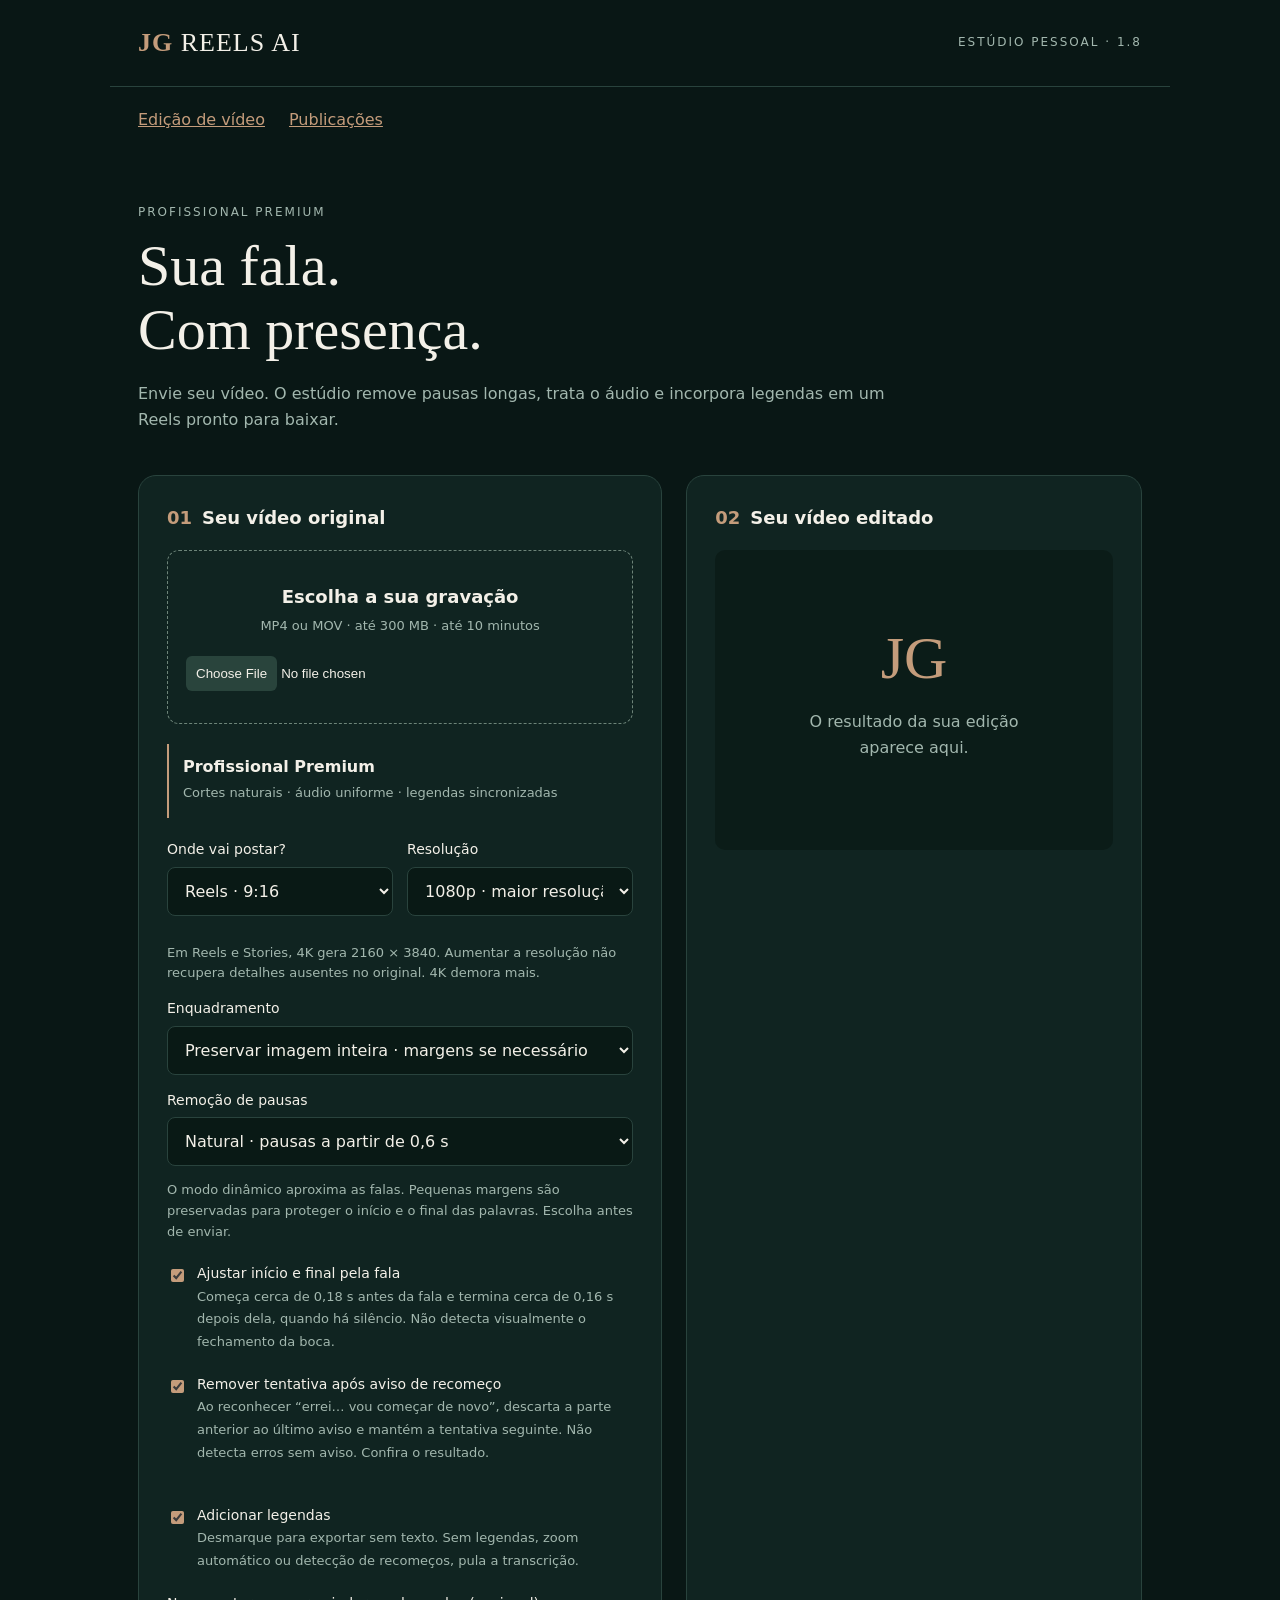
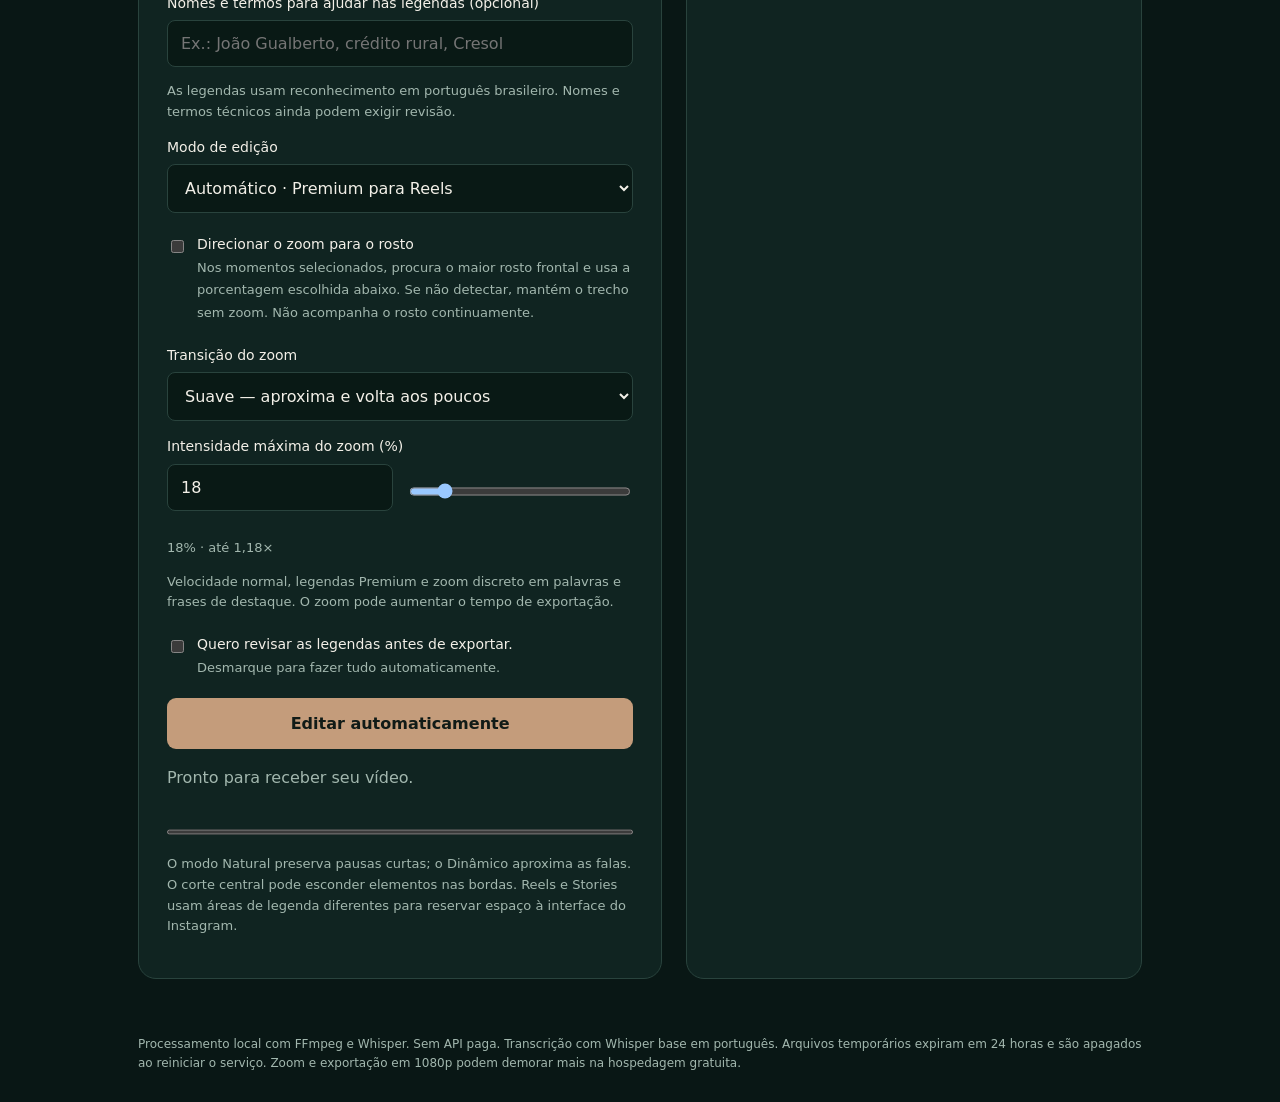
==== static/index.html @ b8d6c319 "Expand publication styles with visual brief controls and reusable local favorites" ====
<!doctype html><html lang="pt-BR"><meta charset="utf-8"><meta name="viewport" content="width=device-width,initial-scale=1"><meta name="theme-color" content="#0a1c1a"><title>JG Reels AI · Estúdio pessoal</title>
<style>
:root{color-scheme:dark;--bg:#091715;--panel:#102421;--line:#29433d;--text:#f3f0e8;--muted:#a2b7ae;--copper:#c49c7b}*{box-sizing:border-box}body{margin:0;background:var(--bg);color:var(--text);font:16px/1.6 system-ui,sans-serif}header,main,footer{max-width:1060px;margin:auto;padding:28px}header{display:flex;justify-content:space-between;align-items:center;border-bottom:1px solid var(--line)}.brand{font:26px Georgia,serif;letter-spacing:1px}.brand b{color:var(--copper)}.tag{font-size:12px;letter-spacing:2px;color:var(--muted)}.intro{padding:42px 0 26px;max-width:750px}h1{font:clamp(36px,6vw,58px)/1.1 Georgia,serif;margin:12px 0 20px}p{color:var(--muted)}.grid{display:grid;grid-template-columns:1.15fr 1fr;gap:24px}.card{border:1px solid var(--line);border-radius:18px;padding:28px;background:var(--panel)}h2{font-size:18px;margin:0 0 18px}.step{color:var(--copper);margin-right:10px}.drop{display:block;border:1px dashed #6d8479;border-radius:12px;padding:32px 18px;text-align:center;cursor:pointer}.drop strong{display:block;font-size:18px}.small{font-size:13px;color:var(--muted)}input[type=file]{display:block;width:100%;margin-top:18px}input::file-selector-button{padding:10px;border:0;border-radius:6px;background:#29443c;color:var(--text)}.preset{border-left:2px solid var(--copper);padding:10px 14px;margin:20px 0}.preset p{margin:4px 0}button,.button{display:inline-block;border:0;border-radius:9px;background:var(--copper);color:#111b17;font:600 16px system-ui;padding:16px 22px;cursor:pointer;text-align:center;text-decoration:none}button{width:100%}button:disabled{opacity:.4;cursor:wait}.check{display:flex;gap:10px;align-items:start;font-size:14px;margin:20px 0}.check input{margin-top:7px;accent-color:var(--copper)}progress{width:100%;accent-color:var(--copper);height:10px}#feedback{min-height:50px;margin-top:16px;color:var(--muted)}video{width:100%;max-height:540px;background:#06110f;border-radius:10px}.empty{min-height:300px;display:grid;place-content:center;text-align:center;padding:24px;color:var(--muted);border-radius:10px;background:#0b1c18}.empty span{color:var(--copper);font:60px Georgia}#download{width:100%;margin:18px 0}.cue{display:grid;grid-template-columns:72px 1fr;align-items:center;gap:8px;margin:10px 0}.cue span{font-size:12px;color:var(--muted)}textarea{width:100%;resize:vertical;background:#091915;border:1px solid var(--line);border-radius:6px;color:var(--text);font:15px system-ui;padding:10px}#cues{max-height:340px;overflow:auto}#review{margin-top:24px}.secondary{background:transparent;color:var(--muted);border:1px solid var(--line);margin-top:12px}footer{font-size:12px;color:var(--muted)}[hidden]{display:none!important}a{color:var(--copper)}@media(max-width:700px){.grid{grid-template-columns:1fr}header,main,footer{padding:20px}.tag{font-size:10px}.card{padding:20px}.intro{padding-top:28px}}
select,input[type=number],input[type=text]{display:block;width:100%;padding:13px;margin:6px 0 14px;background:#091915;color:var(--text);border:1px solid var(--line);border-radius:8px;font:16px system-ui}input[type=color]{width:100%;height:44px;border:1px solid var(--line);background:#091915;border-radius:8px;margin:6px 0 14px}.fields{display:grid;grid-template-columns:1fr 1fr;gap:0 14px}fieldset{border:0;margin:0;padding:0;min-width:0}label.control{display:block;font-size:14px}#captionSample{border-radius:8px;padding:22px 12px;margin-bottom:18px;background:#07110e;text-align:center;font-weight:700}#settings{border-top:1px solid var(--line);padding-top:18px}.wide{grid-column:1/-1}</style>
<header><div class="brand"><b>JG</b> REELS AI</div><span class="tag">ESTÚDIO PESSOAL · 1.8</span></header>
<nav aria-label="Estúdios" style="max-width:1060px;margin:auto;padding:20px 28px 0;display:flex;gap:24px"><a href="/" aria-current="page">Edição de vídeo</a><a href="/publications.html">Publicações</a></nav><main><section class="intro"><div class="tag">PROFISSIONAL PREMIUM</div><h1>Sua fala.<br>Com presença.</h1><p>Envie seu vídeo. O estúdio remove pausas longas, trata o áudio e incorpora legendas em um Reels pronto para baixar.</p></section>
<div class="grid"><section class="card"><h2><span class="step">01</span>Seu vídeo original</h2><label class="drop"><strong>Escolha a sua gravação</strong><span class="small">MP4 ou MOV · até 300 MB · até 10 minutos</span><input id="file" type="file" accept=".mp4,.mov,video/mp4,video/quicktime"></label><div class="preset"><strong>Profissional Premium</strong><p class="small">Cortes naturais · áudio uniforme · legendas sincronizadas</p></div>
<fieldset id="uploadSettings"><div class="fields"><label class="control">Onde vai postar?<select id="format"><option value="reels">Reels · 9:16</option><option value="story">Stories · 9:16</option><option value="feed">Feed · 4:5</option><option value="square">Feed quadrado · 1:1</option></select></label><label class="control">Resolução<select id="resolution"><option value="1080">1080p · maior resolução</option><option value="720">720p · mais rápido</option><option value="2160">4K · 2160p · mais demorado</option></select></label></div><p class="small">Em Reels e Stories, 4K gera 2160 × 3840. Aumentar a resolução não recupera detalhes ausentes no original. 4K demora mais.</p><label class="control">Enquadramento<select id="framing"><option value="contain">Preservar imagem inteira · margens se necessário</option><option value="cover">Preencher a tela · corte central</option></select></label><label class="control">Remoção de pausas<select id="pause_mode"><option value="natural">Natural · pausas a partir de 0,6 s</option><option value="dynamic">Mais dinâmico · pausas a partir de 0,3 s</option></select></label><p class="small">O modo dinâmico aproxima as falas. Pequenas margens são preservadas para proteger o início e o final das palavras. Escolha antes de enviar.</p><label class="check"><input id="trim_edges" type="checkbox" checked><span>Ajustar início e final pela fala<br><span class="small">Começa cerca de 0,18 s antes da fala e termina cerca de 0,16 s depois dela, quando há silêncio. Não detecta visualmente o fechamento da boca.</span></span></label><label class="check"><input id="remove_retakes" type="checkbox" checked><span>Remover tentativa após aviso de recomeço<br><span class="small">Ao reconhecer “errei… vou começar de novo”, descarta a parte anterior ao último aviso e mantém a tentativa seguinte. Não detecta erros sem aviso. Confira o resultado.</span></span></label></fieldset>
<label class="check"><input id="subtitles" type="checkbox" checked><span>Adicionar legendas<br><span class="small">Desmarque para exportar sem texto. Sem legendas, zoom automático ou detecção de recomeços, pula a transcrição.</span></span></label><label class="control" for="transcription_hint">Nomes e termos para ajudar nas legendas (opcional)</label><input id="transcription_hint" type="text" maxlength="300" placeholder="Ex.: João Gualberto, crédito rural, Cresol"><p class="small">As legendas usam reconhecimento em português brasileiro. Nomes e termos técnicos ainda podem exigir revisão.</p><label class="control">Modo de edição<select id="mode"><option value="auto">Automático · Premium para Reels</option><option value="manual">Personalizar os ajustes</option></select></label>
<label class="check"><input id="face_zoom" type="checkbox"><span>Direcionar o zoom para o rosto<br><span class="small">Nos momentos selecionados, procura o maior rosto frontal e usa a porcentagem escolhida abaixo. Se não detectar, mantém o trecho sem zoom. Não acompanha o rosto continuamente.</span></span></label><label class="control" for="zoom_transition">Transição do zoom</label><select id="zoom_transition"><option value="smooth">Suave — aproxima e volta aos poucos</option><option value="cut">Seco — aproxima e volta de uma vez</option></select><label class="control" for="zoom_percent">Intensidade máxima do zoom (%)</label><div class="fields"><input id="zoom_percent" type="number" min="5" max="100" step="1" value="18" aria-label="Porcentagem do zoom"><input id="zoom_slider" type="range" min="5" max="100" step="1" value="18" aria-label="Ajustar porcentagem do zoom"></div><p id="zoomValue" class="small">18% · até 1,18×</p><p id="autoHelp" class="small">Velocidade normal, legendas Premium e zoom discreto em palavras e frases de destaque. O zoom pode aumentar o tempo de exportação.</p>
<fieldset id="settings" hidden><h2>Seu estilo</h2><div class="fields"><label class="control">Velocidade<select id="speed"></select></label><label class="control">Zoom<select id="zoom"><option value="off">Desligado · exportação mais rápida</option><option value="auto">Automático · destaques da fala</option><option value="manual">Escolher momentos</option></select></label></div><p class="small">A porcentagem escolhida é o máximo da aproximação, conforme a transição escolhida. Valores altos podem cortar partes do rosto e reduzir a nitidez. No automático, considera palavras, números, comparações e pontuação. Sem destaque claro, distribui aproximações ao longo da fala; revise o resultado.</p>
<label id="momentsLabel" class="control" hidden>Momentos do zoom (segundos)<input id="moments" type="text" placeholder="00:02-00:04; 8,5-11" maxlength="200"><span class="small">Até 8 intervalos, separados por ponto e vírgula. Aceita segundos ou minutos:segundos. Use o tempo do vídeo cortado, antes de acelerar.</span></label>
<p id="zoomSuggestions" class="small"></p><button id="useSuggestions" type="button" class="secondary" hidden>Usar momentos sugeridos de zoom</button><div class="fields"><label class="control">Tamanho da legenda<select id="subtitle_size"><option value="small">Pequeno</option><option value="medium" selected>Médio</option><option value="large">Grande</option></select></label><label class="control">Modelo<select id="subtitle_style"><option value="premium">Premium · destaque na última palavra</option><option value="clean">Limpo · uma cor</option><option value="box">Caixa escura</option></select></label><label class="control">Cor do texto<input id="text_color" type="color" value="#f7f5f4"></label><label class="control">Cor de destaque<input id="accent_color" type="color" value="#c49c7b"></label></div><div id="captionSample" aria-label="Amostra do estilo de legenda">Sua fala com presença</div><p class="small">Amostra de estilo. Confira o tamanho e o enquadramento no vídeo exportado.</p></fieldset>
<button id="apply" type="button" hidden>Aplicar ajustes e gerar MP4</button><p id="applyFeedback" class="small"></p><label class="check"><input id="check" type="checkbox"><span>Quero revisar as legendas antes de exportar.<br><span class="small">Desmarque para fazer tudo automaticamente.</span></span></label><button id="start">Editar automaticamente</button><button id="cancel" class="secondary" hidden>Cancelar processamento</button><div id="feedback" role="status" aria-live="polite">Pronto para receber seu vídeo.</div><progress id="progress" max="100" value="0" aria-label="Progresso da edição"></progress><p class="small">O modo Natural preserva pausas curtas; o Dinâmico aproxima as falas. O corte central pode esconder elementos nas bordas. Reels e Stories usam áreas de legenda diferentes para reservar espaço à interface do Instagram.</p></section>
<section class="card"><h2><span class="step">02</span>Seu vídeo editado</h2><div id="empty" class="empty"><span>JG</span><p>O resultado da sua edição<br>aparece aqui.</p></div><video id="video" controls playsinline preload="metadata" hidden></video><p id="stats" class="small"></p><a id="download" class="button" hidden>Baixar MP4</a><button id="edit" class="secondary" hidden>Ajustar legendas, zoom e velocidade</button><section id="cutsPanel" hidden><h2 style="margin-top:24px">Cortes manuais</h2><p class="small">Use a prévia após os cortes automáticos, na velocidade normal. Os tempos continuam iguais ao reaplicar ajustes; o resultado final pode ficar mais curto.</p><button id="basePreview" class="secondary" type="button">Abrir prévia para marcar cortes</button><p id="cutTimeline" class="small"></p><fieldset id="manualCuts"><div class="fields"><label class="control">Remover tudo antes de<input id="trim_start" type="text" placeholder="Ex.: 00:03" maxlength="16"></label><label class="control">Remover tudo depois de<input id="trim_end" type="text" placeholder="Vazio: manter até o fim" maxlength="16"></label><button id="markLeft" class="secondary" type="button">Cortar à esquerda do player</button><button id="markRight" class="secondary" type="button">Cortar à direita do player</button></div><label class="control">Remover intervalos no meio<input id="remove_ranges" type="text" placeholder="Ex.: 00:10-00:12; 20-22" maxlength="500"></label><p class="small">Aceita segundos ou minutos:segundos. Separe intervalos por ponto e vírgula. Cortar no meio de uma palavra pode interromper a fala.</p><button id="resetCuts" type="button" class="secondary">Limpar cortes manuais</button><button id="applyCuts" type="button" style="margin-top:12px">Aplicar cortes e ajustes</button><p id="cutFeedback" class="small"></p></fieldset></section><button id="delete" class="secondary" hidden>Excluir este projeto</button></section></div>
<section id="review" class="card" hidden><h2>Confira as legendas</h2><p class="small">Os tempos abaixo acompanham a prévia dos cortes automáticos, antes dos cortes manuais e da aceleração. A exportação ajusta os tempos; confira legendas atravessadas por cortes. A exportação ajusta automaticamente as legendas à velocidade escolhida. Formato, enquadramento, cortes, detecção de recomeços e vocabulário de transcrição são definidos no envio; para trocá-los, envie um novo vídeo.</p><div id="cues"></div><button id="export">Aplicar ajustes e gerar MP4</button><p id="reviewFeedback" class="small"></p></section></main><footer>Processamento local com FFmpeg e Whisper. Sem API paga. Transcrição com Whisper base em português. Arquivos temporários expiram em 24 horas e são apagados ao reiniciar o serviço. Zoom e exportação em 1080p podem demorar mais na hospedagem gratuita.</footer>
<script>
const $=id=>document.getElementById(id);let job=null,captions=[],poll=null,busy=false,cancelPending=false,currentData=null,newFileSelected=false,requestEpoch=0,checking=false,basePreviewActive=false;
function message(s,p,error=false){for(const id of ['feedback','applyFeedback','reviewFeedback','cutFeedback']){$(id).textContent=s;$(id).style.color=error?'#ffc1ac':''}if(p!==undefined)$('progress').value=p}
function controls(){const existing=!!(job&&currentData?.can_export&&!newFileSelected);$('start').textContent=existing?'Aplicar ajustes ao vídeo atual':'Editar automaticamente';$('apply').hidden=!existing;$('useSuggestions').hidden=!existing||!currentData?.suggested_zoom?.length;$('uploadSettings').disabled=busy||existing;$('transcription_hint').disabled=busy||existing;$('file').disabled=busy;$('cutsPanel').hidden=!existing;$('manualCuts').disabled=busy||!existing;$('basePreview').disabled=busy;$('markLeft').disabled=busy||!basePreviewActive;$('markRight').disabled=busy||!basePreviewActive;$('cutTimeline').textContent=currentData?.edited_seconds?'Prévia para cortes: '+currentData.edited_seconds.toFixed(2)+' s · '+(basePreviewActive?'aberta no player':'clique em Abrir prévia antes de usar a posição do player'):''}
function lock(v){busy=v;for(const id of ['settings','mode','face_zoom','subtitles','zoom_percent','zoom_slider','zoom_transition','start','export','apply','useSuggestions','delete','edit'])$(id).disabled=v;document.querySelectorAll('#cues textarea').forEach(input=>input.disabled=v);$('cancel').hidden=!v||!job;$('cancel').disabled=cancelPending;controls()}
const defaultOptions={speed:1,subtitle_size:'medium',subtitle_style:'premium',text_color:'#f7f5f4',accent_color:'#c49c7b',zoom:'auto',zoom_target:'center',zoom_percent:18,zoom_transition:'smooth',trim_start:0,trim_end:null,remove_ranges:[],transcription_hint:'',subtitles:true,pause_mode:'natural',trim_edges:true,remove_retakes:true,zoom_moments:[]};
for(let i=10;i<=20;i++){const option=document.createElement('option');option.value=(i/10).toFixed(1);option.textContent=(i===10?'1× · normal':(i/10).toFixed(1).replace('.',',')+'×');$('speed').append(option)}
function styleSample(){const box=$('captionSample');box.replaceChildren();box.style.color=$('text_color').value;box.style.fontSize=({small:17,medium:21,large:26})[$('subtitle_size').value]+'px';box.style.background=$('subtitle_style').value==='box'?'#020504':'#07110e';box.append(document.createTextNode('Sua fala com '));const word=document.createElement('span');word.textContent='presença';if($('subtitle_style').value==='premium')word.style.color=$('accent_color').value;box.append(word)}
function settingsView(){$('settings').hidden=$('mode').value==='auto';$('autoHelp').hidden=$('mode').value!=='auto';$('momentsLabel').hidden=$('zoom').value!=='manual';styleSample()}
function setOptions(o){$('zoom_transition').value=o.zoom_transition||'smooth';$('zoom_percent').value=o.zoom_percent??18;syncZoom(false);$('trim_start').value=o.trim_start||'';$('trim_end').value=o.trim_end??'';$('remove_ranges').value=(o.remove_ranges||[]).map(m=>m.start+'-'+m.end).join('; ');$('trim_edges').checked=o.trim_edges!==false;$('remove_retakes').checked=o.remove_retakes!==false;$('pause_mode').value=o.pause_mode||'natural';$('subtitles').checked=o.subtitles!==false;$('transcription_hint').value=o.transcription_hint||'';$('face_zoom').checked=o.zoom_target==='face';for(const key of ['speed','subtitle_size','subtitle_style','text_color','accent_color','zoom'])$(key).value=key==='speed'?Number(o[key]??1).toFixed(1):(o[key]??defaultOptions[key]);$('moments').value=(o.zoom_moments||[]).map(m=>m.start+'-'+m.end).join('; ');settingsView()}
function parseTime(value){const pieces=value.trim().replace(',','.').split(':');if(pieces.length>3||pieces.some(x=>!/^\d+(?:\.\d+)?$/.test(x)))throw Error('Use segundos (8,5) ou minutos:segundos (00:08,5).');if(pieces.length>1&&pieces.slice(1).some(x=>Number(x)>=60))throw Error('Minutos e segundos após dois-pontos precisam ser menores que 60.');return pieces.reduce((total,x)=>total*60+Number(x),0)}
function syncZoom(fromSlider){if(fromSlider)$('zoom_percent').value=$('zoom_slider').value;const value=Number($('zoom_percent').value);if(Number.isInteger(value)&&value>=5&&value<=100){$('zoom_slider').value=value;$('zoomValue').textContent=value+'% · até '+(1+value/100).toFixed(2).replace('.',',')+'×'}}
$('zoom_percent').oninput=()=>syncZoom(false);$('zoom_slider').oninput=()=>syncZoom(true);
function readCuts(){if(newFileSelected||!currentData?.can_export)return {trim_start:0,trim_end:null,remove_ranges:[]};const duration=currentData.edited_seconds;const start=$('trim_start').value.trim()?parseTime($('trim_start').value):0,end=$('trim_end').value.trim()?parseTime($('trim_end').value):null;if(start>=duration||(end!==null&&(end<=start||end>duration)))throw Error('O início e o fim dos cortes precisam estar dentro da prévia de '+duration.toFixed(2)+' s.');const ranges=[];const raw=$('remove_ranges').value.trim();if(raw)for(const value of raw.split(/[;\n]+/)){const pair=value.trim().split(/\s*(?:[-–—]|\baté\b)\s*/);if(pair.length!==2)throw Error('Informe os intervalos para remover como 00:10-00:12; 20-22.');const a=parseTime(pair[0]),b=parseTime(pair[1]);if(b<=a||b>duration)throw Error('Cada intervalo para remover precisa ter fim depois do início e estar dentro da prévia.');ranges.push({start:a,end:b})}if(ranges.length>20)throw Error('Use no máximo 20 intervalos para remover.');return {trim_start:start,trim_end:end,remove_ranges:ranges}}
function readOptions(){const percent=Number($('zoom_percent').value);if(!Number.isInteger(percent)||percent<5||percent>100)throw Error('Escolha uma porcentagem inteira de zoom entre 5% e 100%.');const common={zoom_transition:$('zoom_transition').value,zoom_percent:percent,...readCuts(),zoom_target:$('face_zoom').checked?'face':'center',transcription_hint:$('transcription_hint').value,subtitles:$('subtitles').checked,pause_mode:$('pause_mode').value,trim_edges:$('trim_edges').checked,remove_retakes:$('remove_retakes').checked};if($('mode').value==='auto')return {...defaultOptions,...common};const o={...common};for(const key of ['subtitle_size','subtitle_style','text_color','accent_color','zoom'])o[key]=$(key).value;o.speed=Number($('speed').value);o.zoom_moments=[];if(o.zoom==='manual'){const raw=$('moments').value.trim();if(!raw)throw Error('Informe os momentos de zoom ou clique em Usar momentos sugeridos.');for(const value of raw.split(/[;\n]+/)){const pair=value.trim().split(/\s*(?:[-–—]|\baté\b)\s*/);if(pair.length!==2)throw Error('Informe o zoom como 00:10-00:12; 20-22.');const start=parseTime(pair[0]),end=parseTime(pair[1]);if(end<=start)throw Error('O fim de cada zoom precisa ser depois do início.');if(!newFileSelected&&currentData?.edited_seconds&&end>currentData.edited_seconds)throw Error('O zoom termina depois do vídeo cortado ('+currentData.edited_seconds.toFixed(1)+' s).');o.zoom_moments.push({start,end})}if(o.zoom_moments.length>8)throw Error('Use no máximo 8 intervalos de zoom.');o.zoom_moments.sort((a,b)=>a.start-b.start);if(o.zoom_moments.some((m,i)=>i&&m.start<o.zoom_moments[i-1].end))throw Error('Os intervalos de zoom não podem se sobrepor.')}return o}
for(const id of ['mode','zoom','subtitle_size','subtitle_style','text_color','accent_color'])$(id).addEventListener('input',settingsView);setOptions(defaultOptions);
async function api(url,options){const r=await fetch(url,options);if(!r.ok){let d;try{d=await r.json()}catch{}throw Error(typeof d?.detail==='string'?d.detail:Array.isArray(d?.detail)?d.detail.map(x=>x.msg).join('; '):'Não foi possível concluir esta operação.')}return r.json()}
function review(){const box=$('cues');box.replaceChildren();captions.forEach((c,i)=>{let row=document.createElement('label');row.className='cue';let t=document.createElement('span');t.textContent=c.start.toFixed(1)+'s';let input=document.createElement('textarea');input.rows=2;input.maxLength=160;input.value=c.text;input.oninput=()=>captions[i].text=input.value;row.append(t,input);box.append(row)});$('review').hidden=false}
function loadVideo(preview){basePreviewActive=preview;controls();$('empty').hidden=true;$('video').hidden=false;$('video').src=`/api/jobs/${job}/video?${preview?'preview=true':'v='+Date.now()}`}
async function check(){if(checking||!job)return;checking=true;try{const current=job,epoch=requestEpoch;const d=await api('/api/jobs/'+current);if(current!==job||epoch!==requestEpoch)return;if(cancelPending&&!['cancelled','cancelling'].includes(d.status))return;message(d.message+(d.zoom_note?' '+d.zoom_note:'')+(d.caption_cut_note?' '+d.caption_cut_note:''),d.progress,d.status==='error');if(d.status==='cancelled'){clearInterval(poll);poll=null;cancelPending=false;localStorage.removeItem('jg-last-job');job=null;currentData=null;lock(false);for(const id of ['download','edit','delete','review','video'])$(id).hidden=true;$('video').removeAttribute('src');$('empty').hidden=false;$('stats').textContent='';return}if(['review','done','error'].includes(d.status)){clearInterval(poll);poll=null;currentData=d;captions=d.captions||[];lock(false);$('delete').hidden=false;if(d.status==='error'){$('edit').hidden=!d.can_export;return}setOptions(d.options||defaultOptions);$('format').value=d.format||'reels';$('resolution').value=d.resolution||'1080';$('framing').value=d.framing||'contain';$('zoomSuggestions').textContent=d.suggested_zoom?.length?'Momentos sugeridos: '+d.suggested_zoom.map(m=>m.start.toFixed(1)+'–'+m.end.toFixed(1)+' s').join('; '):'';$('stats').textContent=`${d.original_seconds.toFixed(1)}s original · ${d.edited_seconds.toFixed(1)}s após cortes${d.output_seconds?' · '+d.output_seconds.toFixed(1)+'s final':''} · ${d.width||1080} × ${d.height||1920} · ${d.options?.speed||1}×${d.applied_zoom?' · '+d.applied_zoom.length+' momentos de zoom a '+(d.applied_zoom_percent||18)+'%':''}${d.manual_removed_seconds>.01?' · '+d.manual_removed_seconds.toFixed(1)+'s removidos manualmente':''}${d.retake_removed_seconds?' · tentativa anterior removida':''}`;loadVideo(d.status==='review');if(d.status==='review')review();else{$('review').hidden=true;$('download').href=`/api/jobs/${job}/video?download=true`;$('download').hidden=false;$('edit').hidden=false}controls()}}catch(e){clearInterval(poll);poll=null;lock(false);message(e.message,undefined,true)}finally{checking=false}}
function watch(){if(poll)clearInterval(poll);poll=setInterval(check,2000);check()}
$('file').onchange=()=>{newFileSelected=true;for(const id of ['trim_start','trim_end','remove_ranges'])$(id).value='';controls()};
$('start').onclick=()=>{if(busy)return;if(job&&currentData?.can_export&&!newFileSelected)return applyChanges();const f=$('file').files[0];if(!f)return message('Escolha um vídeo para começar.');const ext=f.name.split('.').pop().toLowerCase();if(!['mp4','mov'].includes(ext)||f.size>300*1024*1024)return message('Use um MP4 ou MOV de até 300 MB.');let options;try{options=readOptions()}catch(e){return message(e.message)}job=null;currentData=null;requestEpoch++;localStorage.removeItem('jg-last-job');cancelPending=false;lock(true);$('download').hidden=true;$('edit').hidden=true;$('delete').hidden=true;$('review').hidden=true;$('video').hidden=true;$('video').removeAttribute('src');$('stats').textContent='';$('empty').hidden=false;message('Enviando vídeo…',0);const xhr=new XMLHttpRequest();xhr.open('POST','/api/jobs?'+new URLSearchParams({review:$('check').checked,resolution:$('resolution').value,format:$('format').value,framing:$('framing').value,options:JSON.stringify(options)}));xhr.setRequestHeader('X-File-Ext',ext);xhr.upload.onprogress=e=>{if(e.lengthComputable)message('Enviando vídeo: '+Math.round(e.loaded/e.total*100)+'%',e.loaded/e.total*100)};xhr.onload=()=>{let d;try{d=JSON.parse(xhr.responseText)}catch{}if(xhr.status!==200){lock(false);message(d?.detail||'Falha no envio.');return}job=d.id;newFileSelected=false;localStorage.setItem('jg-last-job',job);lock(true);watch()};xhr.onerror=()=>{lock(false);message('Conexão interrompida durante o envio.')};xhr.send(f)};
$('cancel').onclick=async()=>{if(!job||cancelPending)return;cancelPending=true;$('cancel').disabled=true;message('Cancelando processamento…');try{await api('/api/jobs/'+job+'/cancel',{method:'POST'});watch()}catch(e){cancelPending=false;$('cancel').disabled=false;message(e.message);check()}};
$('useSuggestions').onclick=()=>{$('mode').value='manual';$('zoom').value='manual';$('moments').value=(currentData?.suggested_zoom||[]).map(m=>m.start+'-'+m.end).join('; ');settingsView();message('Sugestões preenchidas. Clique em Aplicar ajustes e gerar MP4.')};
$('edit').onclick=()=>{$('mode').value='manual';settingsView();review();loadVideo(true);$('mode').scrollIntoView({behavior:'smooth'});message('Ajuste o zoom, a velocidade ou as legendas e clique em Aplicar ajustes e gerar MP4. A prévia está na velocidade normal.')};
async function applyChanges(){if(busy)return;try{if(!job||!currentData?.can_export)throw Error('Abra um projeto pronto para aplicar ajustes.');const options=readOptions();if(options.subtitles){const empty=captions.findIndex(c=>!c.text.trim());if(empty>=0)throw Error('A legenda '+(empty+1)+' está vazia. Preencha o texto ou desative Adicionar legendas.')}requestEpoch++;if(poll)clearInterval(poll);poll=null;lock(true);$('download').hidden=true;message('Enviando ajustes para exportação…',80);await api('/api/jobs/'+job+'/export',{method:'POST',headers:{'Content-Type':'application/json'},body:JSON.stringify({captions,options})});$('review').hidden=true;$('download').hidden=true;watch()}catch(e){lock(false);if(currentData?.status==='done')$('download').hidden=false;message(e.message,undefined,true)}}
$('export').onclick=applyChanges;$('apply').onclick=applyChanges;$('applyCuts').onclick=applyChanges;
$('basePreview').onclick=()=>{loadVideo(true);message('Prévia aberta sem cortes manuais, zoom, legendas ou aceleração. Marque os pontos usando os tempos desta prévia.')};
$('markLeft').onclick=()=>{$('trim_start').value=$('video').currentTime.toFixed(2);message('Início marcado. Clique em Aplicar cortes e ajustes.')};
$('markRight').onclick=()=>{$('trim_end').value=$('video').currentTime.toFixed(2);message('Final marcado. Clique em Aplicar cortes e ajustes.')};
$('resetCuts').onclick=()=>{for(const id of ['trim_start','trim_end','remove_ranges'])$(id).value='';message('Cortes manuais limpos. Aplique os ajustes para restaurar esses trechos.')};
$('delete').onclick=async()=>{try{await api('/api/jobs/'+job,{method:'DELETE'});localStorage.removeItem('jg-last-job');location.reload()}catch(e){message(e.message)}};job=localStorage.getItem('jg-last-job');if(job){lock(true);watch()}
</script></html>
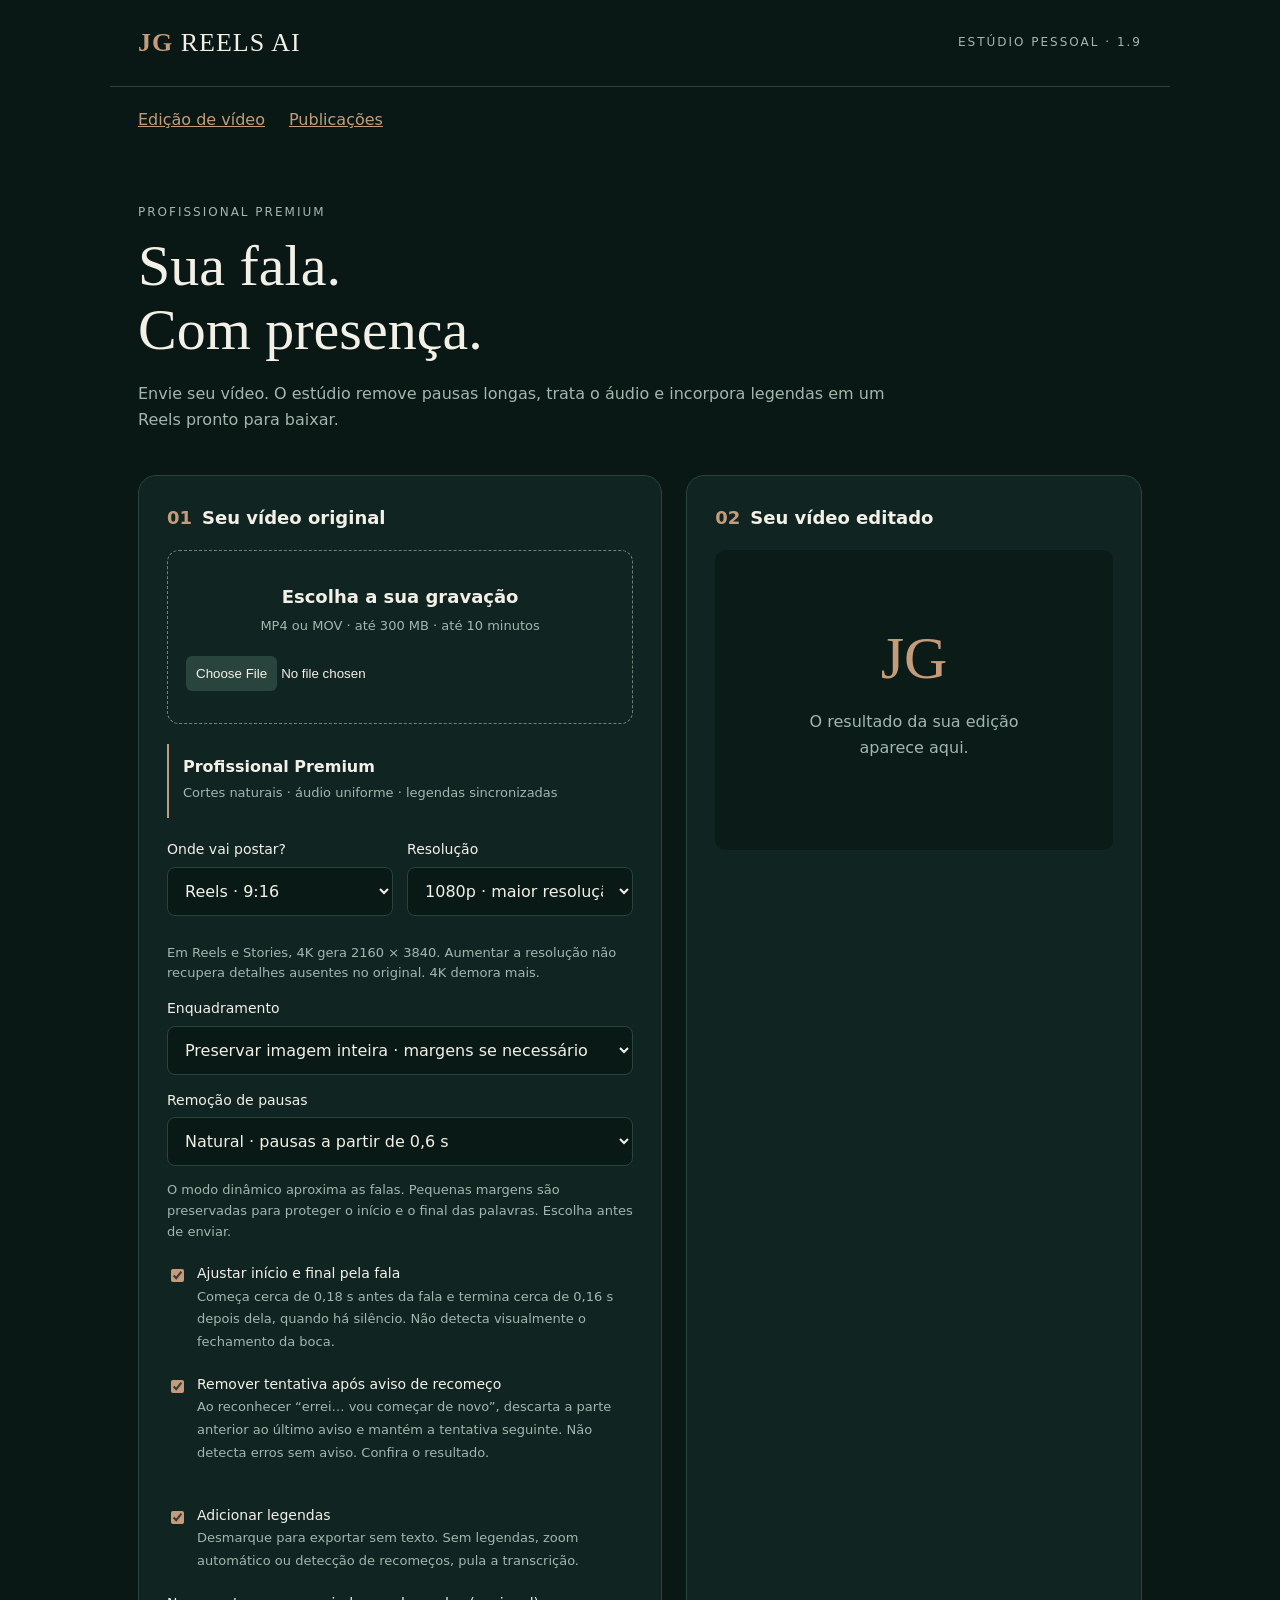
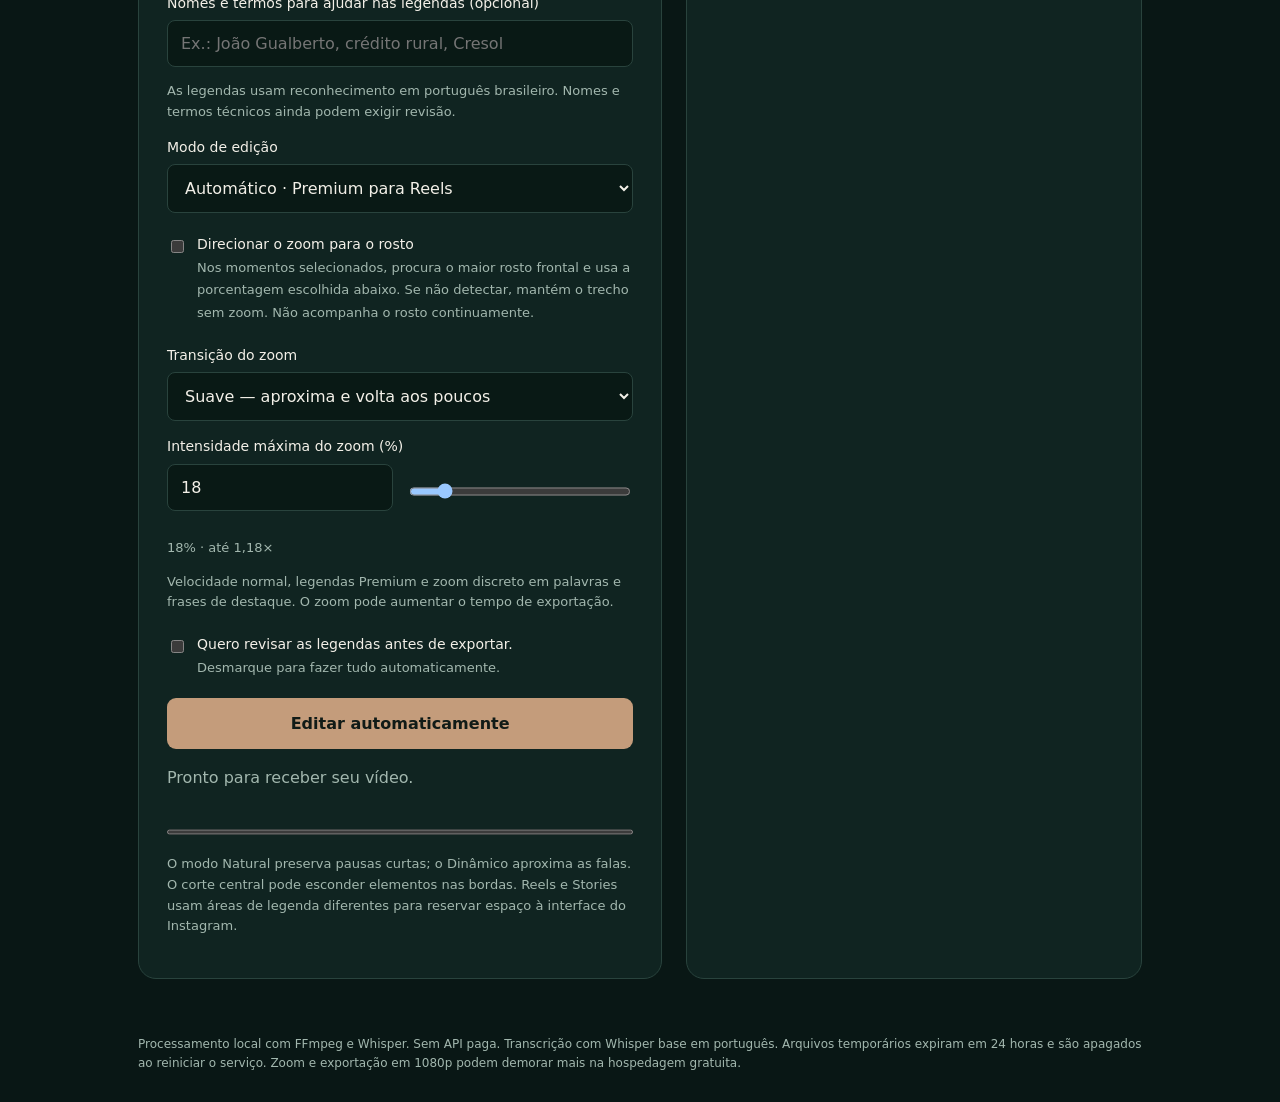
==== commit cf224806: "Add five-image reference gallery with reorder, notes and editor reference panel" ====
--- a/static/index.html
+++ b/static/index.html
@@ -2,7 +2,7 @@
 <style>
 :root{color-scheme:dark;--bg:#091715;--panel:#102421;--line:#29433d;--text:#f3f0e8;--muted:#a2b7ae;--copper:#c49c7b}*{box-sizing:border-box}body{margin:0;background:var(--bg);color:var(--text);font:16px/1.6 system-ui,sans-serif}header,main,footer{max-width:1060px;margin:auto;padding:28px}header{display:flex;justify-content:space-between;align-items:center;border-bottom:1px solid var(--line)}.brand{font:26px Georgia,serif;letter-spacing:1px}.brand b{color:var(--copper)}.tag{font-size:12px;letter-spacing:2px;color:var(--muted)}.intro{padding:42px 0 26px;max-width:750px}h1{font:clamp(36px,6vw,58px)/1.1 Georgia,serif;margin:12px 0 20px}p{color:var(--muted)}.grid{display:grid;grid-template-columns:1.15fr 1fr;gap:24px}.card{border:1px solid var(--line);border-radius:18px;padding:28px;background:var(--panel)}h2{font-size:18px;margin:0 0 18px}.step{color:var(--copper);margin-right:10px}.drop{display:block;border:1px dashed #6d8479;border-radius:12px;padding:32px 18px;text-align:center;cursor:pointer}.drop strong{display:block;font-size:18px}.small{font-size:13px;color:var(--muted)}input[type=file]{display:block;width:100%;margin-top:18px}input::file-selector-button{padding:10px;border:0;border-radius:6px;background:#29443c;color:var(--text)}.preset{border-left:2px solid var(--copper);padding:10px 14px;margin:20px 0}.preset p{margin:4px 0}button,.button{display:inline-block;border:0;border-radius:9px;background:var(--copper);color:#111b17;font:600 16px system-ui;padding:16px 22px;cursor:pointer;text-align:center;text-decoration:none}button{width:100%}button:disabled{opacity:.4;cursor:wait}.check{display:flex;gap:10px;align-items:start;font-size:14px;margin:20px 0}.check input{margin-top:7px;accent-color:var(--copper)}progress{width:100%;accent-color:var(--copper);height:10px}#feedback{min-height:50px;margin-top:16px;color:var(--muted)}video{width:100%;max-height:540px;background:#06110f;border-radius:10px}.empty{min-height:300px;display:grid;place-content:center;text-align:center;padding:24px;color:var(--muted);border-radius:10px;background:#0b1c18}.empty span{color:var(--copper);font:60px Georgia}#download{width:100%;margin:18px 0}.cue{display:grid;grid-template-columns:72px 1fr;align-items:center;gap:8px;margin:10px 0}.cue span{font-size:12px;color:var(--muted)}textarea{width:100%;resize:vertical;background:#091915;border:1px solid var(--line);border-radius:6px;color:var(--text);font:15px system-ui;padding:10px}#cues{max-height:340px;overflow:auto}#review{margin-top:24px}.secondary{background:transparent;color:var(--muted);border:1px solid var(--line);margin-top:12px}footer{font-size:12px;color:var(--muted)}[hidden]{display:none!important}a{color:var(--copper)}@media(max-width:700px){.grid{grid-template-columns:1fr}header,main,footer{padding:20px}.tag{font-size:10px}.card{padding:20px}.intro{padding-top:28px}}
 select,input[type=number],input[type=text]{display:block;width:100%;padding:13px;margin:6px 0 14px;background:#091915;color:var(--text);border:1px solid var(--line);border-radius:8px;font:16px system-ui}input[type=color]{width:100%;height:44px;border:1px solid var(--line);background:#091915;border-radius:8px;margin:6px 0 14px}.fields{display:grid;grid-template-columns:1fr 1fr;gap:0 14px}fieldset{border:0;margin:0;padding:0;min-width:0}label.control{display:block;font-size:14px}#captionSample{border-radius:8px;padding:22px 12px;margin-bottom:18px;background:#07110e;text-align:center;font-weight:700}#settings{border-top:1px solid var(--line);padding-top:18px}.wide{grid-column:1/-1}</style>
-<header><div class="brand"><b>JG</b> REELS AI</div><span class="tag">ESTÚDIO PESSOAL · 1.8</span></header>
+<header><div class="brand"><b>JG</b> REELS AI</div><span class="tag">ESTÚDIO PESSOAL · 1.9</span></header>
 <nav aria-label="Estúdios" style="max-width:1060px;margin:auto;padding:20px 28px 0;display:flex;gap:24px"><a href="/" aria-current="page">Edição de vídeo</a><a href="/publications.html">Publicações</a></nav><main><section class="intro"><div class="tag">PROFISSIONAL PREMIUM</div><h1>Sua fala.<br>Com presença.</h1><p>Envie seu vídeo. O estúdio remove pausas longas, trata o áudio e incorpora legendas em um Reels pronto para baixar.</p></section>
 <div class="grid"><section class="card"><h2><span class="step">01</span>Seu vídeo original</h2><label class="drop"><strong>Escolha a sua gravação</strong><span class="small">MP4 ou MOV · até 300 MB · até 10 minutos</span><input id="file" type="file" accept=".mp4,.mov,video/mp4,video/quicktime"></label><div class="preset"><strong>Profissional Premium</strong><p class="small">Cortes naturais · áudio uniforme · legendas sincronizadas</p></div>
 <fieldset id="uploadSettings"><div class="fields"><label class="control">Onde vai postar?<select id="format"><option value="reels">Reels · 9:16</option><option value="story">Stories · 9:16</option><option value="feed">Feed · 4:5</option><option value="square">Feed quadrado · 1:1</option></select></label><label class="control">Resolução<select id="resolution"><option value="1080">1080p · maior resolução</option><option value="720">720p · mais rápido</option><option value="2160">4K · 2160p · mais demorado</option></select></label></div><p class="small">Em Reels e Stories, 4K gera 2160 × 3840. Aumentar a resolução não recupera detalhes ausentes no original. 4K demora mais.</p><label class="control">Enquadramento<select id="framing"><option value="contain">Preservar imagem inteira · margens se necessário</option><option value="cover">Preencher a tela · corte central</option></select></label><label class="control">Remoção de pausas<select id="pause_mode"><option value="natural">Natural · pausas a partir de 0,6 s</option><option value="dynamic">Mais dinâmico · pausas a partir de 0,3 s</option></select></label><p class="small">O modo dinâmico aproxima as falas. Pequenas margens são preservadas para proteger o início e o final das palavras. Escolha antes de enviar.</p><label class="check"><input id="trim_edges" type="checkbox" checked><span>Ajustar início e final pela fala<br><span class="small">Começa cerca de 0,18 s antes da fala e termina cerca de 0,16 s depois dela, quando há silêncio. Não detecta visualmente o fechamento da boca.</span></span></label><label class="check"><input id="remove_retakes" type="checkbox" checked><span>Remover tentativa após aviso de recomeço<br><span class="small">Ao reconhecer “errei… vou começar de novo”, descarta a parte anterior ao último aviso e mantém a tentativa seguinte. Não detecta erros sem aviso. Confira o resultado.</span></span></label></fieldset>
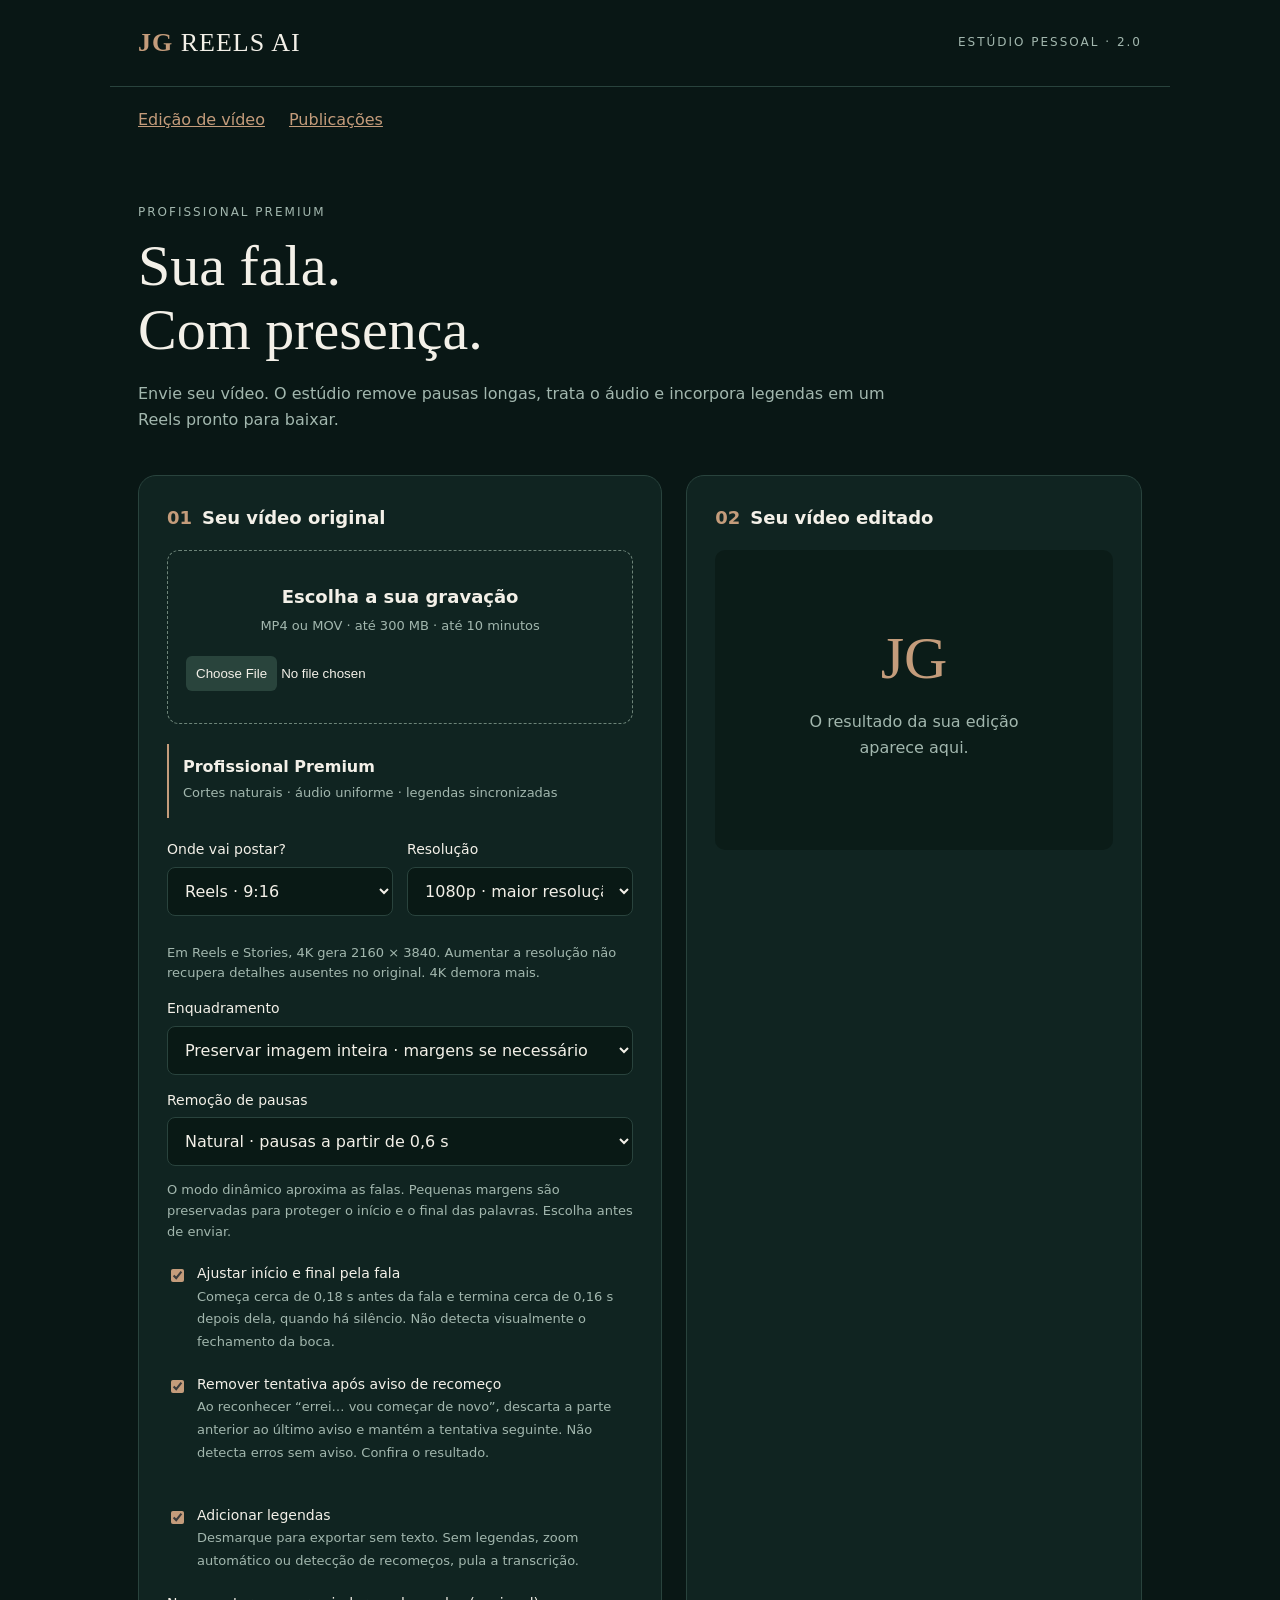
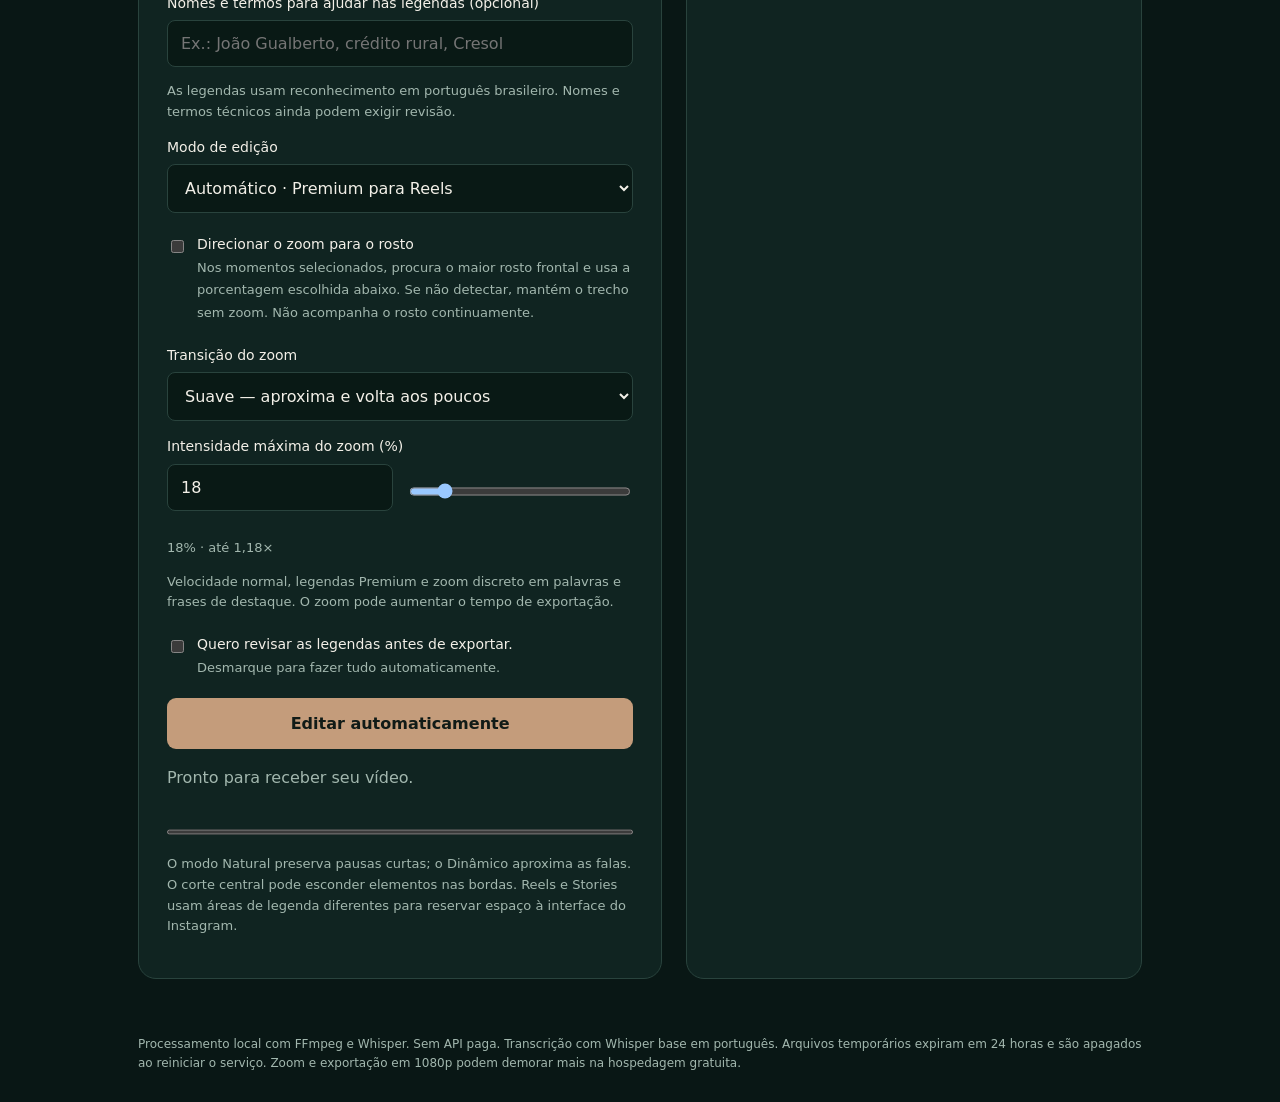
==== commit 5faaa88d: "Validate free-tier marketing AI and prepare version 2.0" ====
--- a/static/index.html
+++ b/static/index.html
@@ -2,7 +2,7 @@
 <style>
 :root{color-scheme:dark;--bg:#091715;--panel:#102421;--line:#29433d;--text:#f3f0e8;--muted:#a2b7ae;--copper:#c49c7b}*{box-sizing:border-box}body{margin:0;background:var(--bg);color:var(--text);font:16px/1.6 system-ui,sans-serif}header,main,footer{max-width:1060px;margin:auto;padding:28px}header{display:flex;justify-content:space-between;align-items:center;border-bottom:1px solid var(--line)}.brand{font:26px Georgia,serif;letter-spacing:1px}.brand b{color:var(--copper)}.tag{font-size:12px;letter-spacing:2px;color:var(--muted)}.intro{padding:42px 0 26px;max-width:750px}h1{font:clamp(36px,6vw,58px)/1.1 Georgia,serif;margin:12px 0 20px}p{color:var(--muted)}.grid{display:grid;grid-template-columns:1.15fr 1fr;gap:24px}.card{border:1px solid var(--line);border-radius:18px;padding:28px;background:var(--panel)}h2{font-size:18px;margin:0 0 18px}.step{color:var(--copper);margin-right:10px}.drop{display:block;border:1px dashed #6d8479;border-radius:12px;padding:32px 18px;text-align:center;cursor:pointer}.drop strong{display:block;font-size:18px}.small{font-size:13px;color:var(--muted)}input[type=file]{display:block;width:100%;margin-top:18px}input::file-selector-button{padding:10px;border:0;border-radius:6px;background:#29443c;color:var(--text)}.preset{border-left:2px solid var(--copper);padding:10px 14px;margin:20px 0}.preset p{margin:4px 0}button,.button{display:inline-block;border:0;border-radius:9px;background:var(--copper);color:#111b17;font:600 16px system-ui;padding:16px 22px;cursor:pointer;text-align:center;text-decoration:none}button{width:100%}button:disabled{opacity:.4;cursor:wait}.check{display:flex;gap:10px;align-items:start;font-size:14px;margin:20px 0}.check input{margin-top:7px;accent-color:var(--copper)}progress{width:100%;accent-color:var(--copper);height:10px}#feedback{min-height:50px;margin-top:16px;color:var(--muted)}video{width:100%;max-height:540px;background:#06110f;border-radius:10px}.empty{min-height:300px;display:grid;place-content:center;text-align:center;padding:24px;color:var(--muted);border-radius:10px;background:#0b1c18}.empty span{color:var(--copper);font:60px Georgia}#download{width:100%;margin:18px 0}.cue{display:grid;grid-template-columns:72px 1fr;align-items:center;gap:8px;margin:10px 0}.cue span{font-size:12px;color:var(--muted)}textarea{width:100%;resize:vertical;background:#091915;border:1px solid var(--line);border-radius:6px;color:var(--text);font:15px system-ui;padding:10px}#cues{max-height:340px;overflow:auto}#review{margin-top:24px}.secondary{background:transparent;color:var(--muted);border:1px solid var(--line);margin-top:12px}footer{font-size:12px;color:var(--muted)}[hidden]{display:none!important}a{color:var(--copper)}@media(max-width:700px){.grid{grid-template-columns:1fr}header,main,footer{padding:20px}.tag{font-size:10px}.card{padding:20px}.intro{padding-top:28px}}
 select,input[type=number],input[type=text]{display:block;width:100%;padding:13px;margin:6px 0 14px;background:#091915;color:var(--text);border:1px solid var(--line);border-radius:8px;font:16px system-ui}input[type=color]{width:100%;height:44px;border:1px solid var(--line);background:#091915;border-radius:8px;margin:6px 0 14px}.fields{display:grid;grid-template-columns:1fr 1fr;gap:0 14px}fieldset{border:0;margin:0;padding:0;min-width:0}label.control{display:block;font-size:14px}#captionSample{border-radius:8px;padding:22px 12px;margin-bottom:18px;background:#07110e;text-align:center;font-weight:700}#settings{border-top:1px solid var(--line);padding-top:18px}.wide{grid-column:1/-1}</style>
-<header><div class="brand"><b>JG</b> REELS AI</div><span class="tag">ESTÚDIO PESSOAL · 1.9</span></header>
+<header><div class="brand"><b>JG</b> REELS AI</div><span class="tag">ESTÚDIO PESSOAL · 2.0</span></header>
 <nav aria-label="Estúdios" style="max-width:1060px;margin:auto;padding:20px 28px 0;display:flex;gap:24px"><a href="/" aria-current="page">Edição de vídeo</a><a href="/publications.html">Publicações</a></nav><main><section class="intro"><div class="tag">PROFISSIONAL PREMIUM</div><h1>Sua fala.<br>Com presença.</h1><p>Envie seu vídeo. O estúdio remove pausas longas, trata o áudio e incorpora legendas em um Reels pronto para baixar.</p></section>
 <div class="grid"><section class="card"><h2><span class="step">01</span>Seu vídeo original</h2><label class="drop"><strong>Escolha a sua gravação</strong><span class="small">MP4 ou MOV · até 300 MB · até 10 minutos</span><input id="file" type="file" accept=".mp4,.mov,video/mp4,video/quicktime"></label><div class="preset"><strong>Profissional Premium</strong><p class="small">Cortes naturais · áudio uniforme · legendas sincronizadas</p></div>
 <fieldset id="uploadSettings"><div class="fields"><label class="control">Onde vai postar?<select id="format"><option value="reels">Reels · 9:16</option><option value="story">Stories · 9:16</option><option value="feed">Feed · 4:5</option><option value="square">Feed quadrado · 1:1</option></select></label><label class="control">Resolução<select id="resolution"><option value="1080">1080p · maior resolução</option><option value="720">720p · mais rápido</option><option value="2160">4K · 2160p · mais demorado</option></select></label></div><p class="small">Em Reels e Stories, 4K gera 2160 × 3840. Aumentar a resolução não recupera detalhes ausentes no original. 4K demora mais.</p><label class="control">Enquadramento<select id="framing"><option value="contain">Preservar imagem inteira · margens se necessário</option><option value="cover">Preencher a tela · corte central</option></select></label><label class="control">Remoção de pausas<select id="pause_mode"><option value="natural">Natural · pausas a partir de 0,6 s</option><option value="dynamic">Mais dinâmico · pausas a partir de 0,3 s</option></select></label><p class="small">O modo dinâmico aproxima as falas. Pequenas margens são preservadas para proteger o início e o final das palavras. Escolha antes de enviar.</p><label class="check"><input id="trim_edges" type="checkbox" checked><span>Ajustar início e final pela fala<br><span class="small">Começa cerca de 0,18 s antes da fala e termina cerca de 0,16 s depois dela, quando há silêncio. Não detecta visualmente o fechamento da boca.</span></span></label><label class="check"><input id="remove_retakes" type="checkbox" checked><span>Remover tentativa após aviso de recomeço<br><span class="small">Ao reconhecer “errei… vou começar de novo”, descarta a parte anterior ao último aviso e mantém a tentativa seguinte. Não detecta erros sem aviso. Confira o resultado.</span></span></label></fieldset>
@@ -48,3 +48,4 @@
 $('resetCuts').onclick=()=>{for(const id of ['trim_start','trim_end','remove_ranges'])$(id).value='';message('Cortes manuais limpos. Aplique os ajustes para restaurar esses trechos.')};
 $('delete').onclick=async()=>{try{await api('/api/jobs/'+job,{method:'DELETE'});localStorage.removeItem('jg-last-job');location.reload()}catch(e){message(e.message)}};job=localStorage.getItem('jg-last-job');if(job){lock(true);watch()}
 </script></html>
+
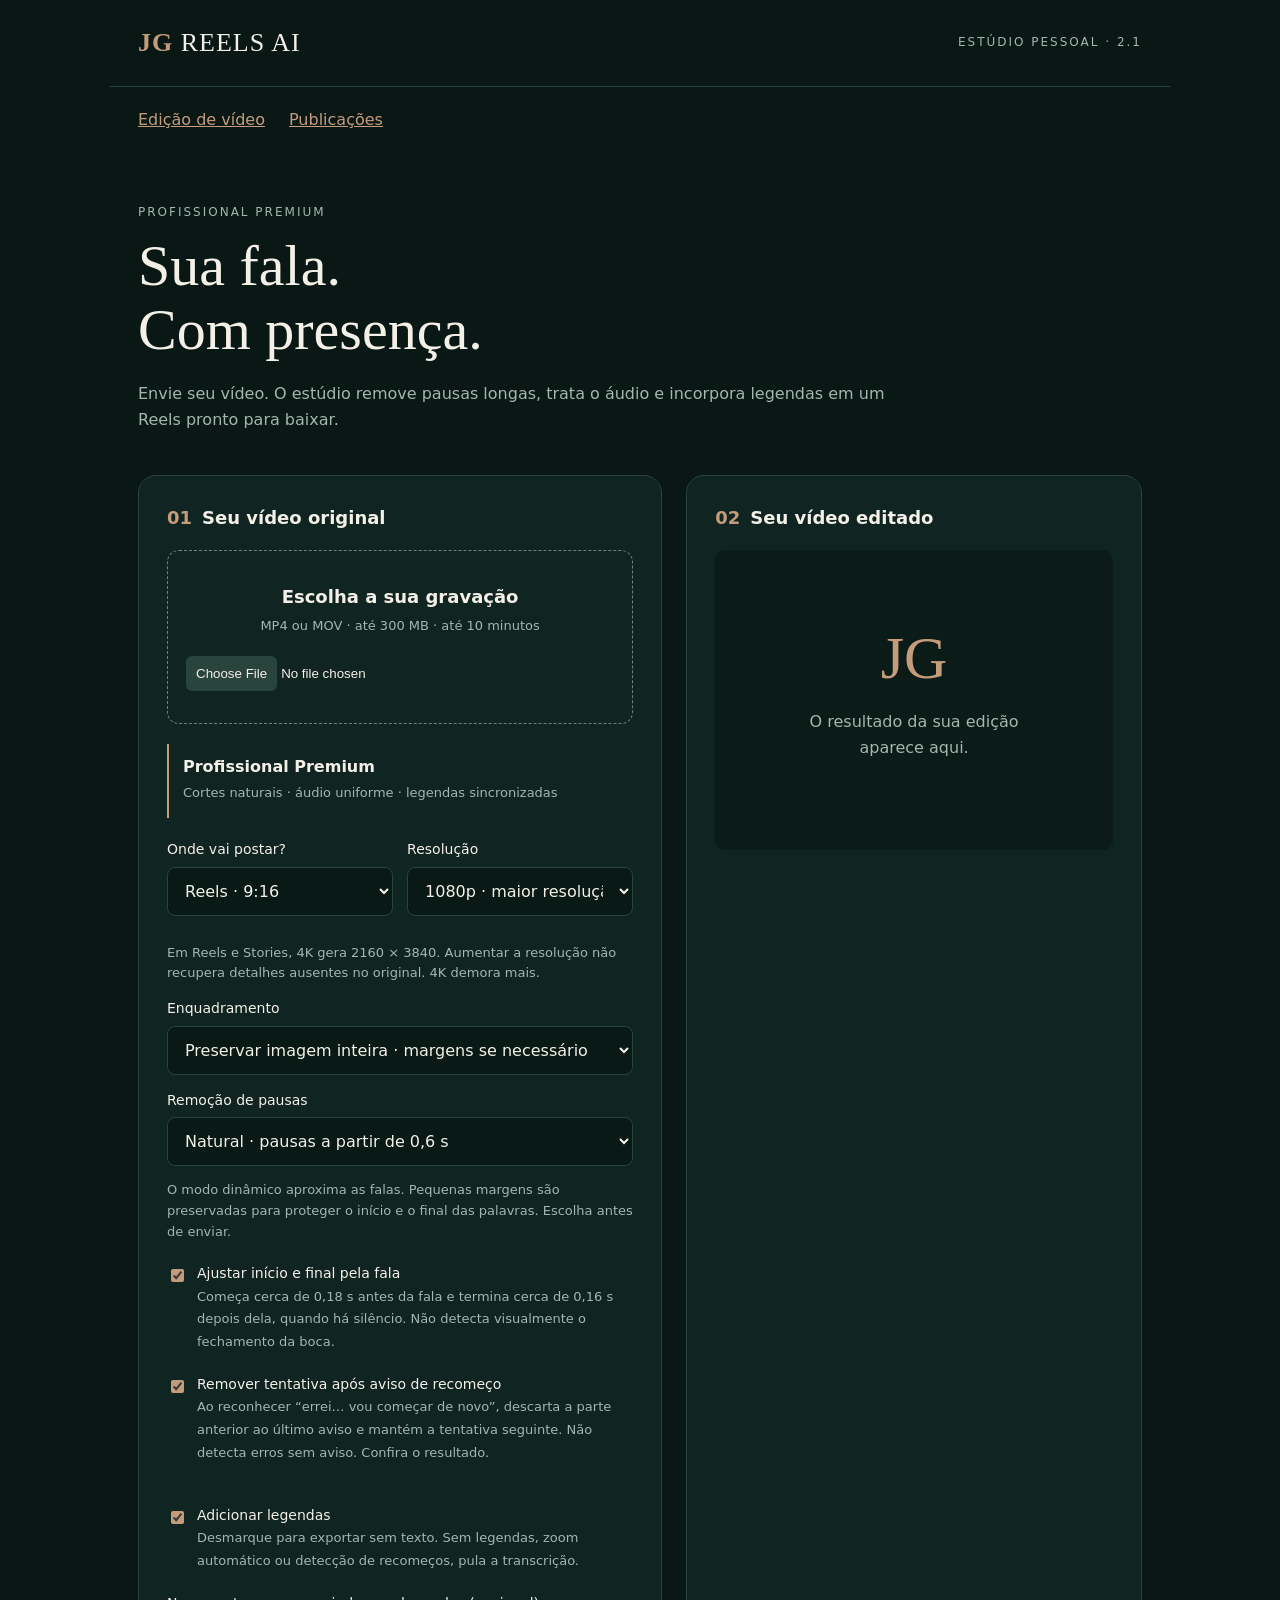
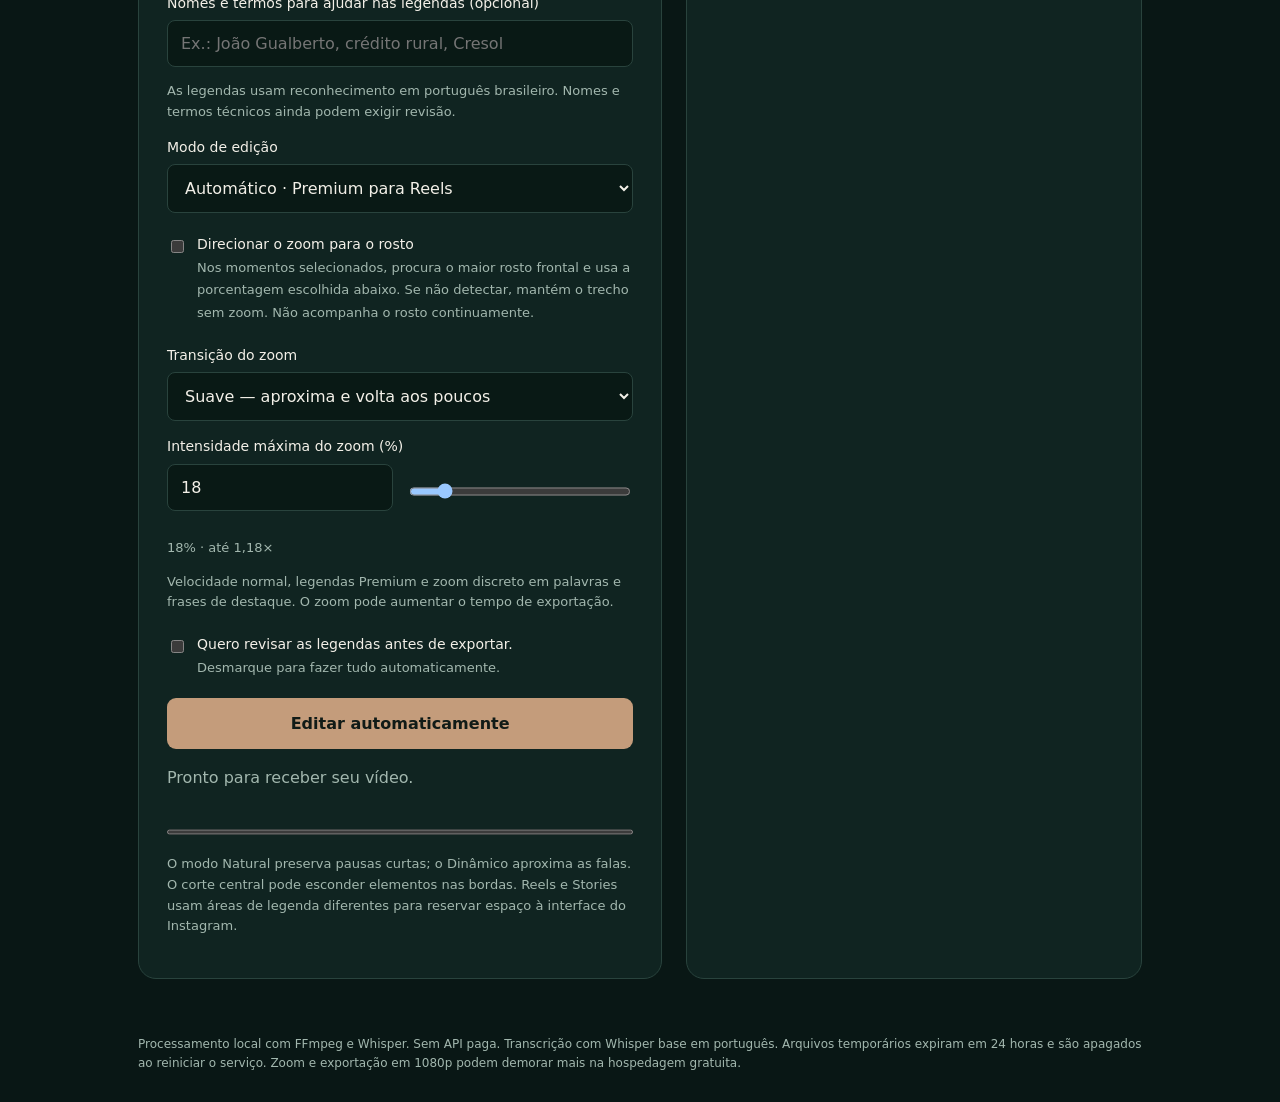
==== commit 164174fc: "Fix single-publication formats and add Reels MP4 export" ====
--- a/static/index.html
+++ b/static/index.html
@@ -2,7 +2,7 @@
 <style>
 :root{color-scheme:dark;--bg:#091715;--panel:#102421;--line:#29433d;--text:#f3f0e8;--muted:#a2b7ae;--copper:#c49c7b}*{box-sizing:border-box}body{margin:0;background:var(--bg);color:var(--text);font:16px/1.6 system-ui,sans-serif}header,main,footer{max-width:1060px;margin:auto;padding:28px}header{display:flex;justify-content:space-between;align-items:center;border-bottom:1px solid var(--line)}.brand{font:26px Georgia,serif;letter-spacing:1px}.brand b{color:var(--copper)}.tag{font-size:12px;letter-spacing:2px;color:var(--muted)}.intro{padding:42px 0 26px;max-width:750px}h1{font:clamp(36px,6vw,58px)/1.1 Georgia,serif;margin:12px 0 20px}p{color:var(--muted)}.grid{display:grid;grid-template-columns:1.15fr 1fr;gap:24px}.card{border:1px solid var(--line);border-radius:18px;padding:28px;background:var(--panel)}h2{font-size:18px;margin:0 0 18px}.step{color:var(--copper);margin-right:10px}.drop{display:block;border:1px dashed #6d8479;border-radius:12px;padding:32px 18px;text-align:center;cursor:pointer}.drop strong{display:block;font-size:18px}.small{font-size:13px;color:var(--muted)}input[type=file]{display:block;width:100%;margin-top:18px}input::file-selector-button{padding:10px;border:0;border-radius:6px;background:#29443c;color:var(--text)}.preset{border-left:2px solid var(--copper);padding:10px 14px;margin:20px 0}.preset p{margin:4px 0}button,.button{display:inline-block;border:0;border-radius:9px;background:var(--copper);color:#111b17;font:600 16px system-ui;padding:16px 22px;cursor:pointer;text-align:center;text-decoration:none}button{width:100%}button:disabled{opacity:.4;cursor:wait}.check{display:flex;gap:10px;align-items:start;font-size:14px;margin:20px 0}.check input{margin-top:7px;accent-color:var(--copper)}progress{width:100%;accent-color:var(--copper);height:10px}#feedback{min-height:50px;margin-top:16px;color:var(--muted)}video{width:100%;max-height:540px;background:#06110f;border-radius:10px}.empty{min-height:300px;display:grid;place-content:center;text-align:center;padding:24px;color:var(--muted);border-radius:10px;background:#0b1c18}.empty span{color:var(--copper);font:60px Georgia}#download{width:100%;margin:18px 0}.cue{display:grid;grid-template-columns:72px 1fr;align-items:center;gap:8px;margin:10px 0}.cue span{font-size:12px;color:var(--muted)}textarea{width:100%;resize:vertical;background:#091915;border:1px solid var(--line);border-radius:6px;color:var(--text);font:15px system-ui;padding:10px}#cues{max-height:340px;overflow:auto}#review{margin-top:24px}.secondary{background:transparent;color:var(--muted);border:1px solid var(--line);margin-top:12px}footer{font-size:12px;color:var(--muted)}[hidden]{display:none!important}a{color:var(--copper)}@media(max-width:700px){.grid{grid-template-columns:1fr}header,main,footer{padding:20px}.tag{font-size:10px}.card{padding:20px}.intro{padding-top:28px}}
 select,input[type=number],input[type=text]{display:block;width:100%;padding:13px;margin:6px 0 14px;background:#091915;color:var(--text);border:1px solid var(--line);border-radius:8px;font:16px system-ui}input[type=color]{width:100%;height:44px;border:1px solid var(--line);background:#091915;border-radius:8px;margin:6px 0 14px}.fields{display:grid;grid-template-columns:1fr 1fr;gap:0 14px}fieldset{border:0;margin:0;padding:0;min-width:0}label.control{display:block;font-size:14px}#captionSample{border-radius:8px;padding:22px 12px;margin-bottom:18px;background:#07110e;text-align:center;font-weight:700}#settings{border-top:1px solid var(--line);padding-top:18px}.wide{grid-column:1/-1}</style>
-<header><div class="brand"><b>JG</b> REELS AI</div><span class="tag">ESTÚDIO PESSOAL · 2.0</span></header>
+<header><div class="brand"><b>JG</b> REELS AI</div><span class="tag">ESTÚDIO PESSOAL · 2.1</span></header>
 <nav aria-label="Estúdios" style="max-width:1060px;margin:auto;padding:20px 28px 0;display:flex;gap:24px"><a href="/" aria-current="page">Edição de vídeo</a><a href="/publications.html">Publicações</a></nav><main><section class="intro"><div class="tag">PROFISSIONAL PREMIUM</div><h1>Sua fala.<br>Com presença.</h1><p>Envie seu vídeo. O estúdio remove pausas longas, trata o áudio e incorpora legendas em um Reels pronto para baixar.</p></section>
 <div class="grid"><section class="card"><h2><span class="step">01</span>Seu vídeo original</h2><label class="drop"><strong>Escolha a sua gravação</strong><span class="small">MP4 ou MOV · até 300 MB · até 10 minutos</span><input id="file" type="file" accept=".mp4,.mov,video/mp4,video/quicktime"></label><div class="preset"><strong>Profissional Premium</strong><p class="small">Cortes naturais · áudio uniforme · legendas sincronizadas</p></div>
 <fieldset id="uploadSettings"><div class="fields"><label class="control">Onde vai postar?<select id="format"><option value="reels">Reels · 9:16</option><option value="story">Stories · 9:16</option><option value="feed">Feed · 4:5</option><option value="square">Feed quadrado · 1:1</option></select></label><label class="control">Resolução<select id="resolution"><option value="1080">1080p · maior resolução</option><option value="720">720p · mais rápido</option><option value="2160">4K · 2160p · mais demorado</option></select></label></div><p class="small">Em Reels e Stories, 4K gera 2160 × 3840. Aumentar a resolução não recupera detalhes ausentes no original. 4K demora mais.</p><label class="control">Enquadramento<select id="framing"><option value="contain">Preservar imagem inteira · margens se necessário</option><option value="cover">Preencher a tela · corte central</option></select></label><label class="control">Remoção de pausas<select id="pause_mode"><option value="natural">Natural · pausas a partir de 0,6 s</option><option value="dynamic">Mais dinâmico · pausas a partir de 0,3 s</option></select></label><p class="small">O modo dinâmico aproxima as falas. Pequenas margens são preservadas para proteger o início e o final das palavras. Escolha antes de enviar.</p><label class="check"><input id="trim_edges" type="checkbox" checked><span>Ajustar início e final pela fala<br><span class="small">Começa cerca de 0,18 s antes da fala e termina cerca de 0,16 s depois dela, quando há silêncio. Não detecta visualmente o fechamento da boca.</span></span></label><label class="check"><input id="remove_retakes" type="checkbox" checked><span>Remover tentativa após aviso de recomeço<br><span class="small">Ao reconhecer “errei… vou começar de novo”, descarta a parte anterior ao último aviso e mantém a tentativa seguinte. Não detecta erros sem aviso. Confira o resultado.</span></span></label></fieldset>
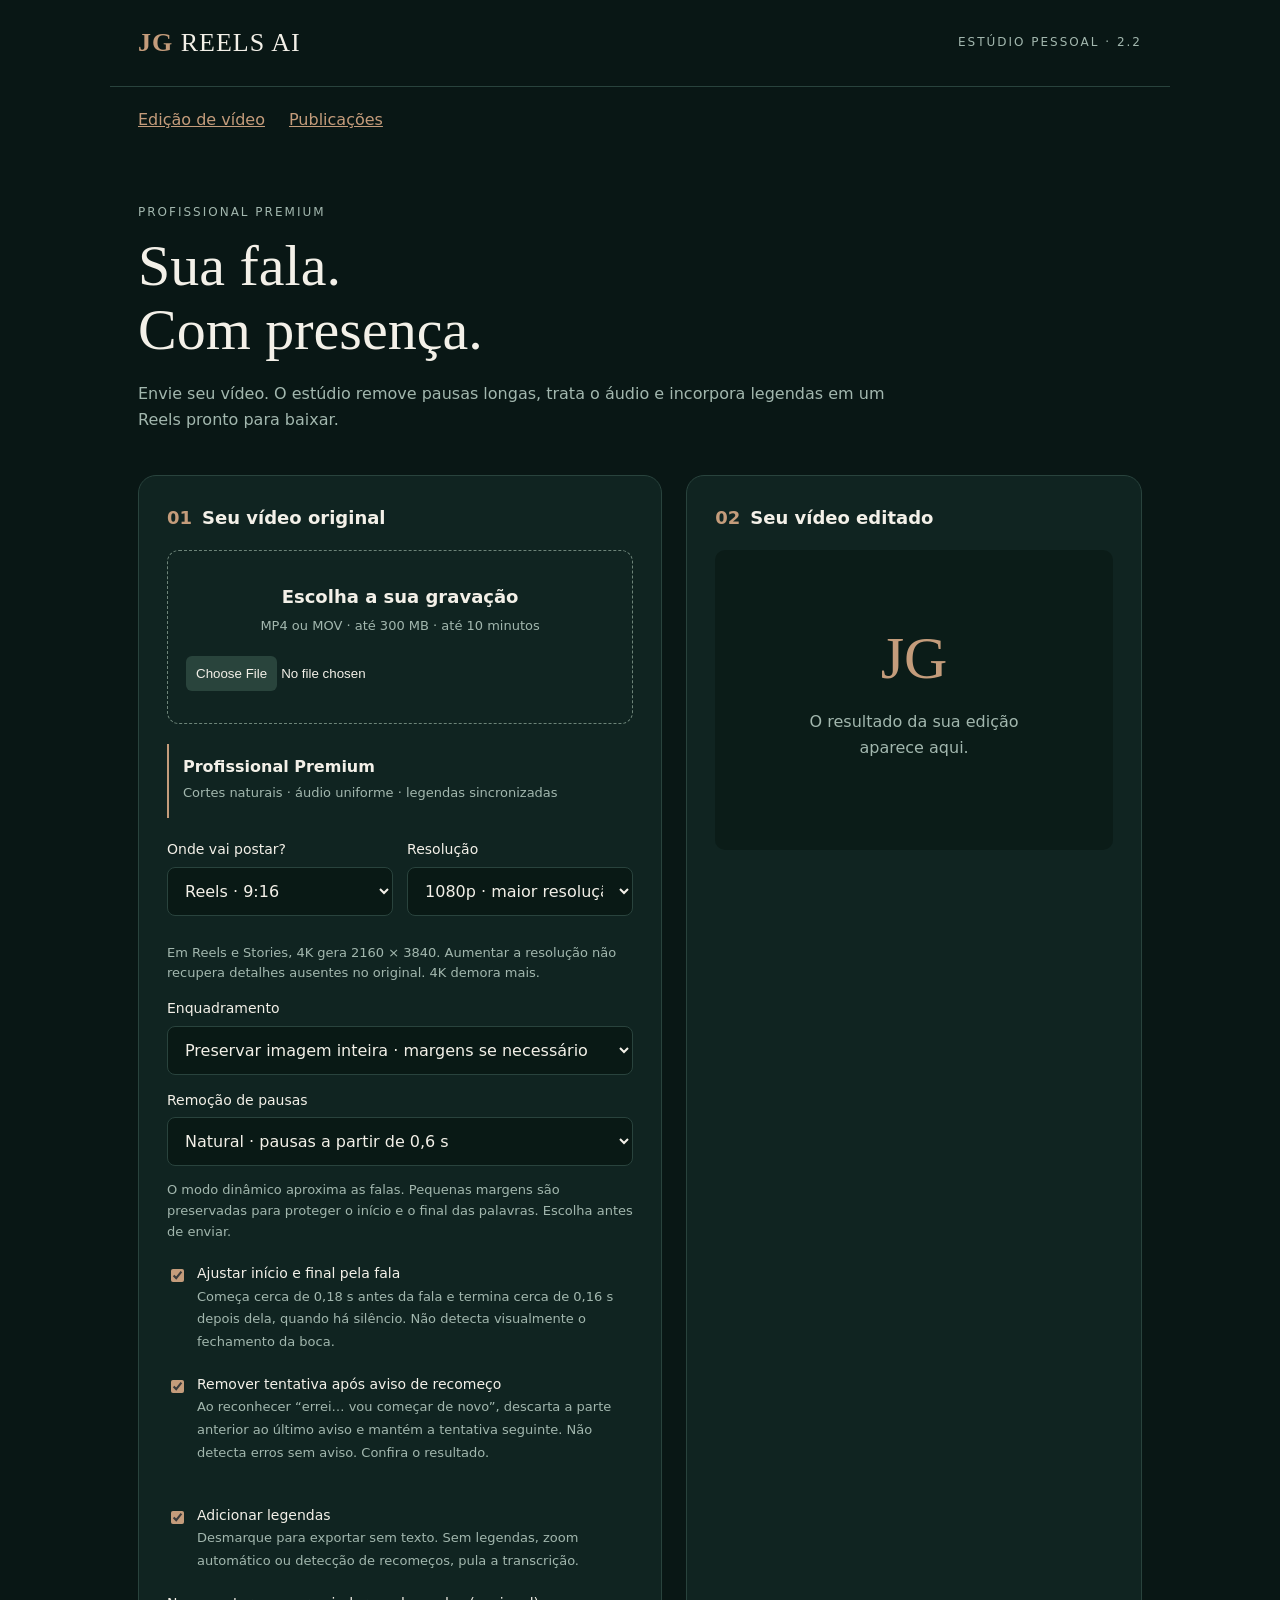
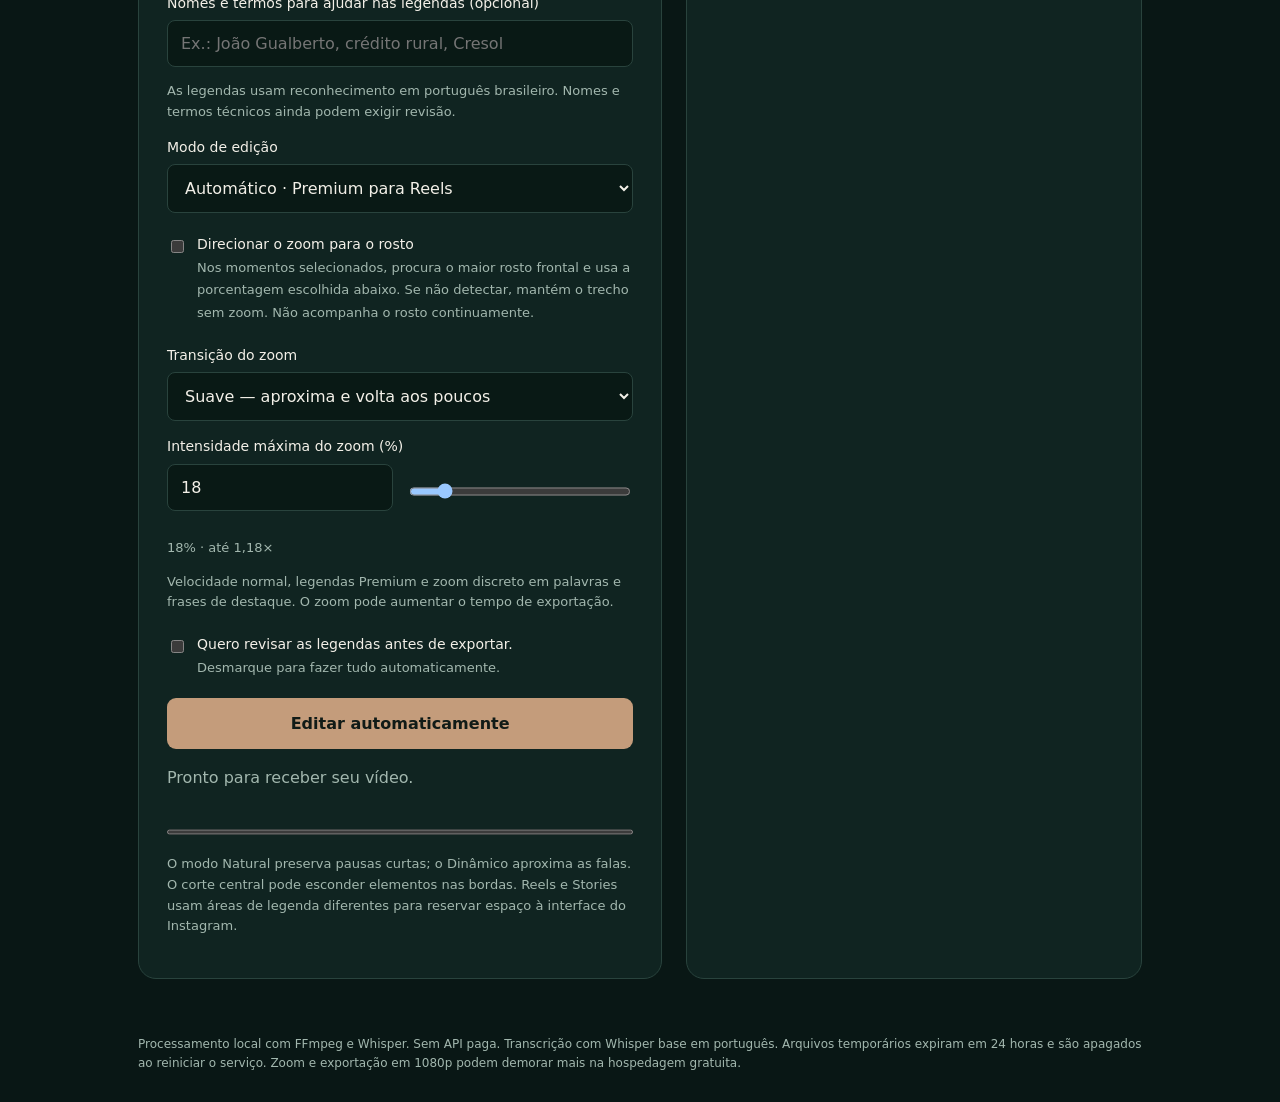
==== commit dc883577: "Make publication art generation explicit and reveal rendered previews" ====
--- a/static/index.html
+++ b/static/index.html
@@ -2,7 +2,7 @@
 <style>
 :root{color-scheme:dark;--bg:#091715;--panel:#102421;--line:#29433d;--text:#f3f0e8;--muted:#a2b7ae;--copper:#c49c7b}*{box-sizing:border-box}body{margin:0;background:var(--bg);color:var(--text);font:16px/1.6 system-ui,sans-serif}header,main,footer{max-width:1060px;margin:auto;padding:28px}header{display:flex;justify-content:space-between;align-items:center;border-bottom:1px solid var(--line)}.brand{font:26px Georgia,serif;letter-spacing:1px}.brand b{color:var(--copper)}.tag{font-size:12px;letter-spacing:2px;color:var(--muted)}.intro{padding:42px 0 26px;max-width:750px}h1{font:clamp(36px,6vw,58px)/1.1 Georgia,serif;margin:12px 0 20px}p{color:var(--muted)}.grid{display:grid;grid-template-columns:1.15fr 1fr;gap:24px}.card{border:1px solid var(--line);border-radius:18px;padding:28px;background:var(--panel)}h2{font-size:18px;margin:0 0 18px}.step{color:var(--copper);margin-right:10px}.drop{display:block;border:1px dashed #6d8479;border-radius:12px;padding:32px 18px;text-align:center;cursor:pointer}.drop strong{display:block;font-size:18px}.small{font-size:13px;color:var(--muted)}input[type=file]{display:block;width:100%;margin-top:18px}input::file-selector-button{padding:10px;border:0;border-radius:6px;background:#29443c;color:var(--text)}.preset{border-left:2px solid var(--copper);padding:10px 14px;margin:20px 0}.preset p{margin:4px 0}button,.button{display:inline-block;border:0;border-radius:9px;background:var(--copper);color:#111b17;font:600 16px system-ui;padding:16px 22px;cursor:pointer;text-align:center;text-decoration:none}button{width:100%}button:disabled{opacity:.4;cursor:wait}.check{display:flex;gap:10px;align-items:start;font-size:14px;margin:20px 0}.check input{margin-top:7px;accent-color:var(--copper)}progress{width:100%;accent-color:var(--copper);height:10px}#feedback{min-height:50px;margin-top:16px;color:var(--muted)}video{width:100%;max-height:540px;background:#06110f;border-radius:10px}.empty{min-height:300px;display:grid;place-content:center;text-align:center;padding:24px;color:var(--muted);border-radius:10px;background:#0b1c18}.empty span{color:var(--copper);font:60px Georgia}#download{width:100%;margin:18px 0}.cue{display:grid;grid-template-columns:72px 1fr;align-items:center;gap:8px;margin:10px 0}.cue span{font-size:12px;color:var(--muted)}textarea{width:100%;resize:vertical;background:#091915;border:1px solid var(--line);border-radius:6px;color:var(--text);font:15px system-ui;padding:10px}#cues{max-height:340px;overflow:auto}#review{margin-top:24px}.secondary{background:transparent;color:var(--muted);border:1px solid var(--line);margin-top:12px}footer{font-size:12px;color:var(--muted)}[hidden]{display:none!important}a{color:var(--copper)}@media(max-width:700px){.grid{grid-template-columns:1fr}header,main,footer{padding:20px}.tag{font-size:10px}.card{padding:20px}.intro{padding-top:28px}}
 select,input[type=number],input[type=text]{display:block;width:100%;padding:13px;margin:6px 0 14px;background:#091915;color:var(--text);border:1px solid var(--line);border-radius:8px;font:16px system-ui}input[type=color]{width:100%;height:44px;border:1px solid var(--line);background:#091915;border-radius:8px;margin:6px 0 14px}.fields{display:grid;grid-template-columns:1fr 1fr;gap:0 14px}fieldset{border:0;margin:0;padding:0;min-width:0}label.control{display:block;font-size:14px}#captionSample{border-radius:8px;padding:22px 12px;margin-bottom:18px;background:#07110e;text-align:center;font-weight:700}#settings{border-top:1px solid var(--line);padding-top:18px}.wide{grid-column:1/-1}</style>
-<header><div class="brand"><b>JG</b> REELS AI</div><span class="tag">ESTÚDIO PESSOAL · 2.1</span></header>
+<header><div class="brand"><b>JG</b> REELS AI</div><span class="tag">ESTÚDIO PESSOAL · 2.2</span></header>
 <nav aria-label="Estúdios" style="max-width:1060px;margin:auto;padding:20px 28px 0;display:flex;gap:24px"><a href="/" aria-current="page">Edição de vídeo</a><a href="/publications.html">Publicações</a></nav><main><section class="intro"><div class="tag">PROFISSIONAL PREMIUM</div><h1>Sua fala.<br>Com presença.</h1><p>Envie seu vídeo. O estúdio remove pausas longas, trata o áudio e incorpora legendas em um Reels pronto para baixar.</p></section>
 <div class="grid"><section class="card"><h2><span class="step">01</span>Seu vídeo original</h2><label class="drop"><strong>Escolha a sua gravação</strong><span class="small">MP4 ou MOV · até 300 MB · até 10 minutos</span><input id="file" type="file" accept=".mp4,.mov,video/mp4,video/quicktime"></label><div class="preset"><strong>Profissional Premium</strong><p class="small">Cortes naturais · áudio uniforme · legendas sincronizadas</p></div>
 <fieldset id="uploadSettings"><div class="fields"><label class="control">Onde vai postar?<select id="format"><option value="reels">Reels · 9:16</option><option value="story">Stories · 9:16</option><option value="feed">Feed · 4:5</option><option value="square">Feed quadrado · 1:1</option></select></label><label class="control">Resolução<select id="resolution"><option value="1080">1080p · maior resolução</option><option value="720">720p · mais rápido</option><option value="2160">4K · 2160p · mais demorado</option></select></label></div><p class="small">Em Reels e Stories, 4K gera 2160 × 3840. Aumentar a resolução não recupera detalhes ausentes no original. 4K demora mais.</p><label class="control">Enquadramento<select id="framing"><option value="contain">Preservar imagem inteira · margens se necessário</option><option value="cover">Preencher a tela · corte central</option></select></label><label class="control">Remoção de pausas<select id="pause_mode"><option value="natural">Natural · pausas a partir de 0,6 s</option><option value="dynamic">Mais dinâmico · pausas a partir de 0,3 s</option></select></label><p class="small">O modo dinâmico aproxima as falas. Pequenas margens são preservadas para proteger o início e o final das palavras. Escolha antes de enviar.</p><label class="check"><input id="trim_edges" type="checkbox" checked><span>Ajustar início e final pela fala<br><span class="small">Começa cerca de 0,18 s antes da fala e termina cerca de 0,16 s depois dela, quando há silêncio. Não detecta visualmente o fechamento da boca.</span></span></label><label class="check"><input id="remove_retakes" type="checkbox" checked><span>Remover tentativa após aviso de recomeço<br><span class="small">Ao reconhecer “errei… vou começar de novo”, descarta a parte anterior ao último aviso e mantém a tentativa seguinte. Não detecta erros sem aviso. Confira o resultado.</span></span></label></fieldset>
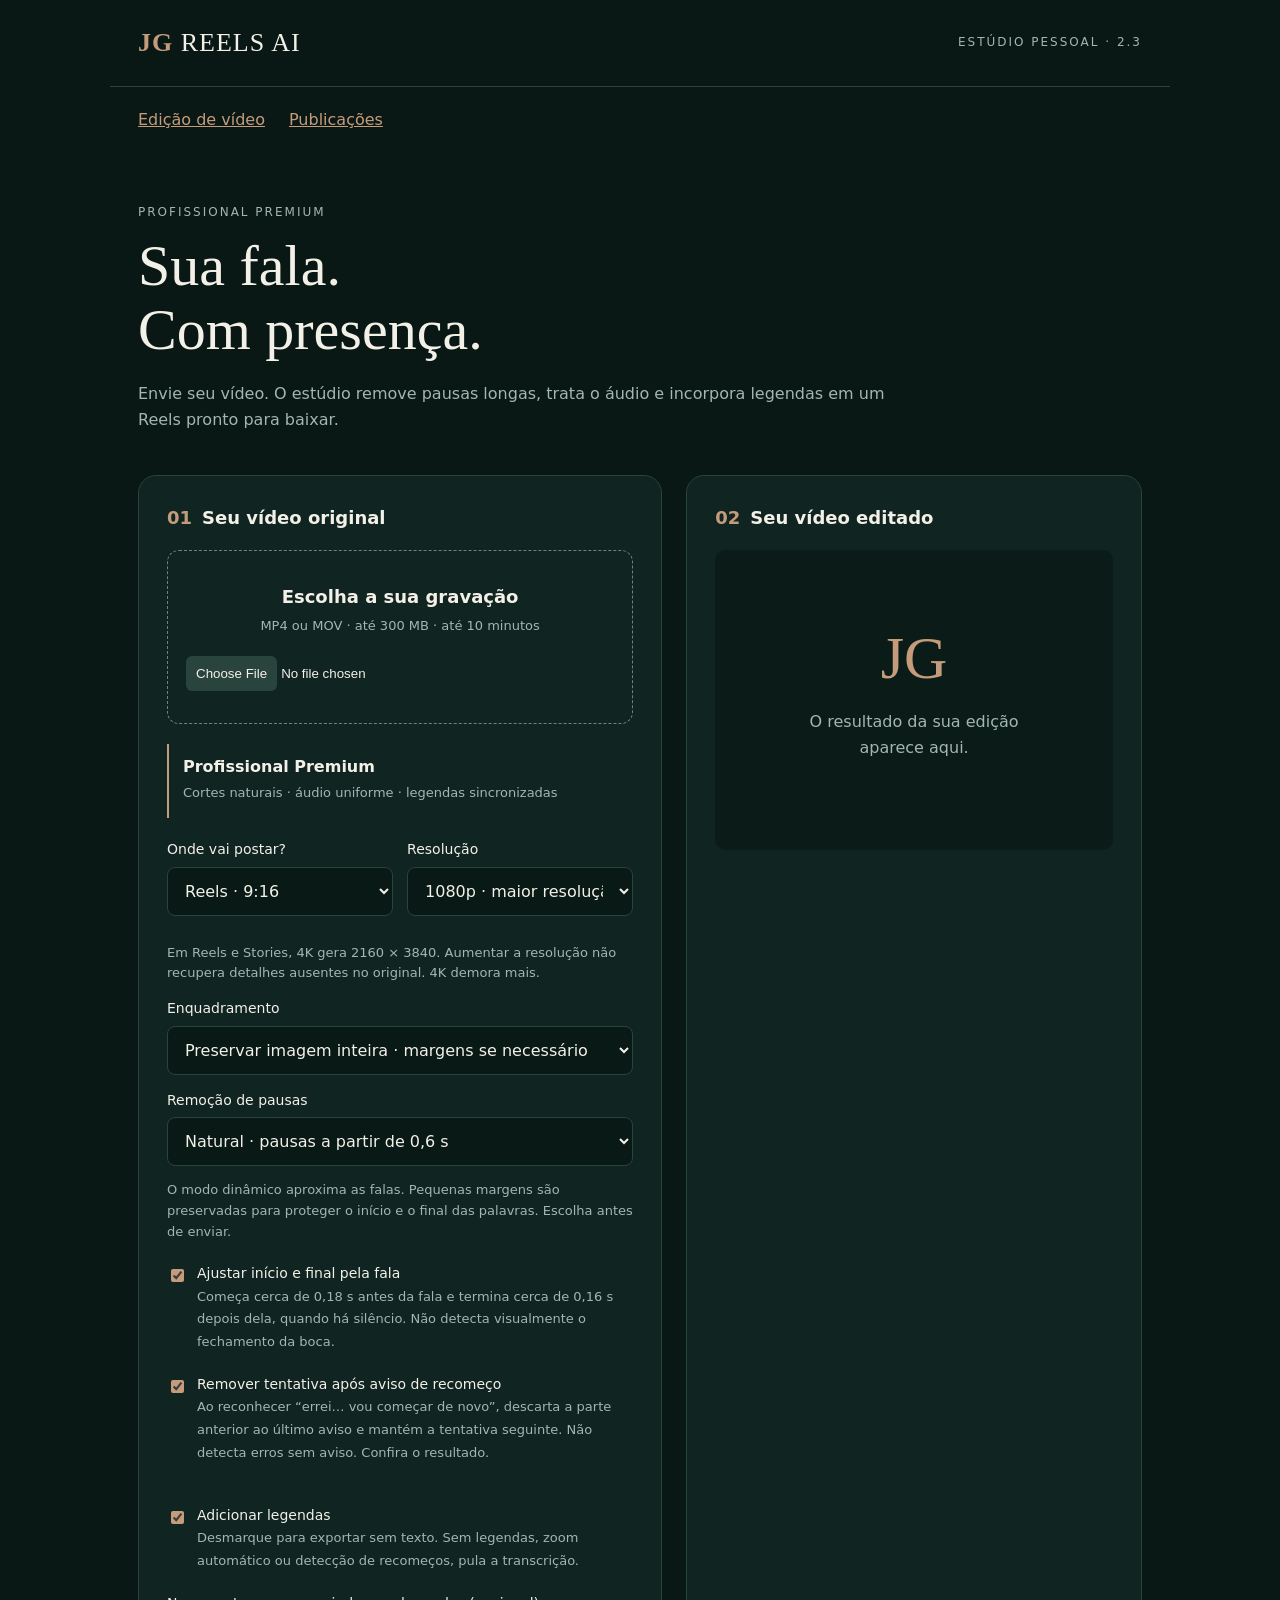
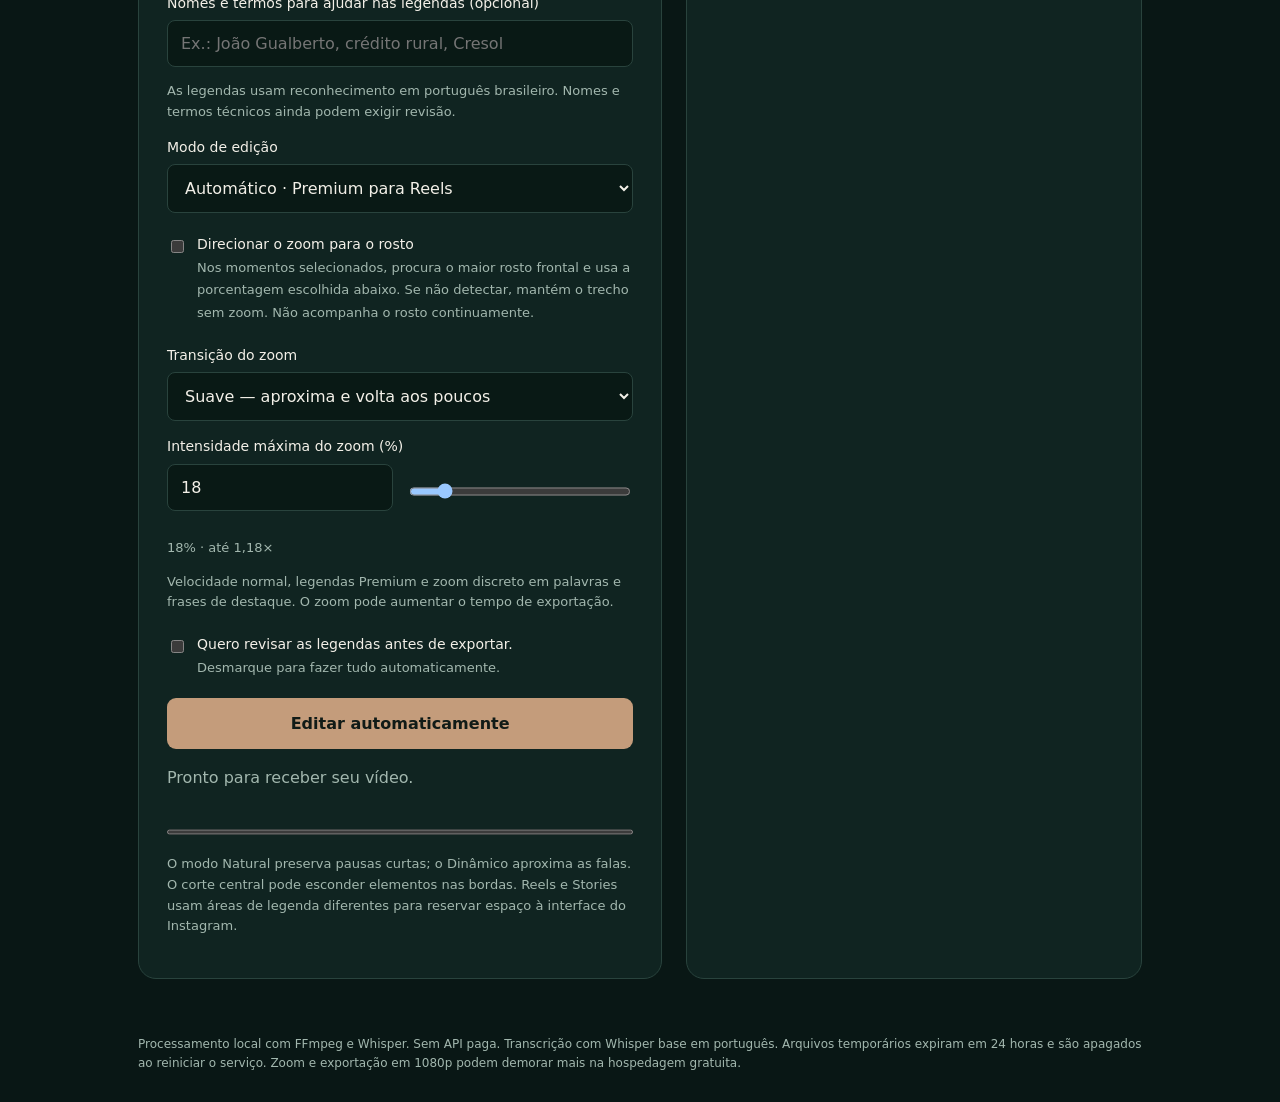
==== commit 758026fa: "Redesign publication art with editorial layouts and concise AI direction" ====
--- a/static/index.html
+++ b/static/index.html
@@ -2,7 +2,7 @@
 <style>
 :root{color-scheme:dark;--bg:#091715;--panel:#102421;--line:#29433d;--text:#f3f0e8;--muted:#a2b7ae;--copper:#c49c7b}*{box-sizing:border-box}body{margin:0;background:var(--bg);color:var(--text);font:16px/1.6 system-ui,sans-serif}header,main,footer{max-width:1060px;margin:auto;padding:28px}header{display:flex;justify-content:space-between;align-items:center;border-bottom:1px solid var(--line)}.brand{font:26px Georgia,serif;letter-spacing:1px}.brand b{color:var(--copper)}.tag{font-size:12px;letter-spacing:2px;color:var(--muted)}.intro{padding:42px 0 26px;max-width:750px}h1{font:clamp(36px,6vw,58px)/1.1 Georgia,serif;margin:12px 0 20px}p{color:var(--muted)}.grid{display:grid;grid-template-columns:1.15fr 1fr;gap:24px}.card{border:1px solid var(--line);border-radius:18px;padding:28px;background:var(--panel)}h2{font-size:18px;margin:0 0 18px}.step{color:var(--copper);margin-right:10px}.drop{display:block;border:1px dashed #6d8479;border-radius:12px;padding:32px 18px;text-align:center;cursor:pointer}.drop strong{display:block;font-size:18px}.small{font-size:13px;color:var(--muted)}input[type=file]{display:block;width:100%;margin-top:18px}input::file-selector-button{padding:10px;border:0;border-radius:6px;background:#29443c;color:var(--text)}.preset{border-left:2px solid var(--copper);padding:10px 14px;margin:20px 0}.preset p{margin:4px 0}button,.button{display:inline-block;border:0;border-radius:9px;background:var(--copper);color:#111b17;font:600 16px system-ui;padding:16px 22px;cursor:pointer;text-align:center;text-decoration:none}button{width:100%}button:disabled{opacity:.4;cursor:wait}.check{display:flex;gap:10px;align-items:start;font-size:14px;margin:20px 0}.check input{margin-top:7px;accent-color:var(--copper)}progress{width:100%;accent-color:var(--copper);height:10px}#feedback{min-height:50px;margin-top:16px;color:var(--muted)}video{width:100%;max-height:540px;background:#06110f;border-radius:10px}.empty{min-height:300px;display:grid;place-content:center;text-align:center;padding:24px;color:var(--muted);border-radius:10px;background:#0b1c18}.empty span{color:var(--copper);font:60px Georgia}#download{width:100%;margin:18px 0}.cue{display:grid;grid-template-columns:72px 1fr;align-items:center;gap:8px;margin:10px 0}.cue span{font-size:12px;color:var(--muted)}textarea{width:100%;resize:vertical;background:#091915;border:1px solid var(--line);border-radius:6px;color:var(--text);font:15px system-ui;padding:10px}#cues{max-height:340px;overflow:auto}#review{margin-top:24px}.secondary{background:transparent;color:var(--muted);border:1px solid var(--line);margin-top:12px}footer{font-size:12px;color:var(--muted)}[hidden]{display:none!important}a{color:var(--copper)}@media(max-width:700px){.grid{grid-template-columns:1fr}header,main,footer{padding:20px}.tag{font-size:10px}.card{padding:20px}.intro{padding-top:28px}}
 select,input[type=number],input[type=text]{display:block;width:100%;padding:13px;margin:6px 0 14px;background:#091915;color:var(--text);border:1px solid var(--line);border-radius:8px;font:16px system-ui}input[type=color]{width:100%;height:44px;border:1px solid var(--line);background:#091915;border-radius:8px;margin:6px 0 14px}.fields{display:grid;grid-template-columns:1fr 1fr;gap:0 14px}fieldset{border:0;margin:0;padding:0;min-width:0}label.control{display:block;font-size:14px}#captionSample{border-radius:8px;padding:22px 12px;margin-bottom:18px;background:#07110e;text-align:center;font-weight:700}#settings{border-top:1px solid var(--line);padding-top:18px}.wide{grid-column:1/-1}</style>
-<header><div class="brand"><b>JG</b> REELS AI</div><span class="tag">ESTÚDIO PESSOAL · 2.2</span></header>
+<header><div class="brand"><b>JG</b> REELS AI</div><span class="tag">ESTÚDIO PESSOAL · 2.3</span></header>
 <nav aria-label="Estúdios" style="max-width:1060px;margin:auto;padding:20px 28px 0;display:flex;gap:24px"><a href="/" aria-current="page">Edição de vídeo</a><a href="/publications.html">Publicações</a></nav><main><section class="intro"><div class="tag">PROFISSIONAL PREMIUM</div><h1>Sua fala.<br>Com presença.</h1><p>Envie seu vídeo. O estúdio remove pausas longas, trata o áudio e incorpora legendas em um Reels pronto para baixar.</p></section>
 <div class="grid"><section class="card"><h2><span class="step">01</span>Seu vídeo original</h2><label class="drop"><strong>Escolha a sua gravação</strong><span class="small">MP4 ou MOV · até 300 MB · até 10 minutos</span><input id="file" type="file" accept=".mp4,.mov,video/mp4,video/quicktime"></label><div class="preset"><strong>Profissional Premium</strong><p class="small">Cortes naturais · áudio uniforme · legendas sincronizadas</p></div>
 <fieldset id="uploadSettings"><div class="fields"><label class="control">Onde vai postar?<select id="format"><option value="reels">Reels · 9:16</option><option value="story">Stories · 9:16</option><option value="feed">Feed · 4:5</option><option value="square">Feed quadrado · 1:1</option></select></label><label class="control">Resolução<select id="resolution"><option value="1080">1080p · maior resolução</option><option value="720">720p · mais rápido</option><option value="2160">4K · 2160p · mais demorado</option></select></label></div><p class="small">Em Reels e Stories, 4K gera 2160 × 3840. Aumentar a resolução não recupera detalhes ausentes no original. 4K demora mais.</p><label class="control">Enquadramento<select id="framing"><option value="contain">Preservar imagem inteira · margens se necessário</option><option value="cover">Preencher a tela · corte central</option></select></label><label class="control">Remoção de pausas<select id="pause_mode"><option value="natural">Natural · pausas a partir de 0,6 s</option><option value="dynamic">Mais dinâmico · pausas a partir de 0,3 s</option></select></label><p class="small">O modo dinâmico aproxima as falas. Pequenas margens são preservadas para proteger o início e o final das palavras. Escolha antes de enviar.</p><label class="check"><input id="trim_edges" type="checkbox" checked><span>Ajustar início e final pela fala<br><span class="small">Começa cerca de 0,18 s antes da fala e termina cerca de 0,16 s depois dela, quando há silêncio. Não detecta visualmente o fechamento da boca.</span></span></label><label class="check"><input id="remove_retakes" type="checkbox" checked><span>Remover tentativa após aviso de recomeço<br><span class="small">Ao reconhecer “errei… vou começar de novo”, descarta a parte anterior ao último aviso e mantém a tentativa seguinte. Não detecta erros sem aviso. Confira o resultado.</span></span></label></fieldset>
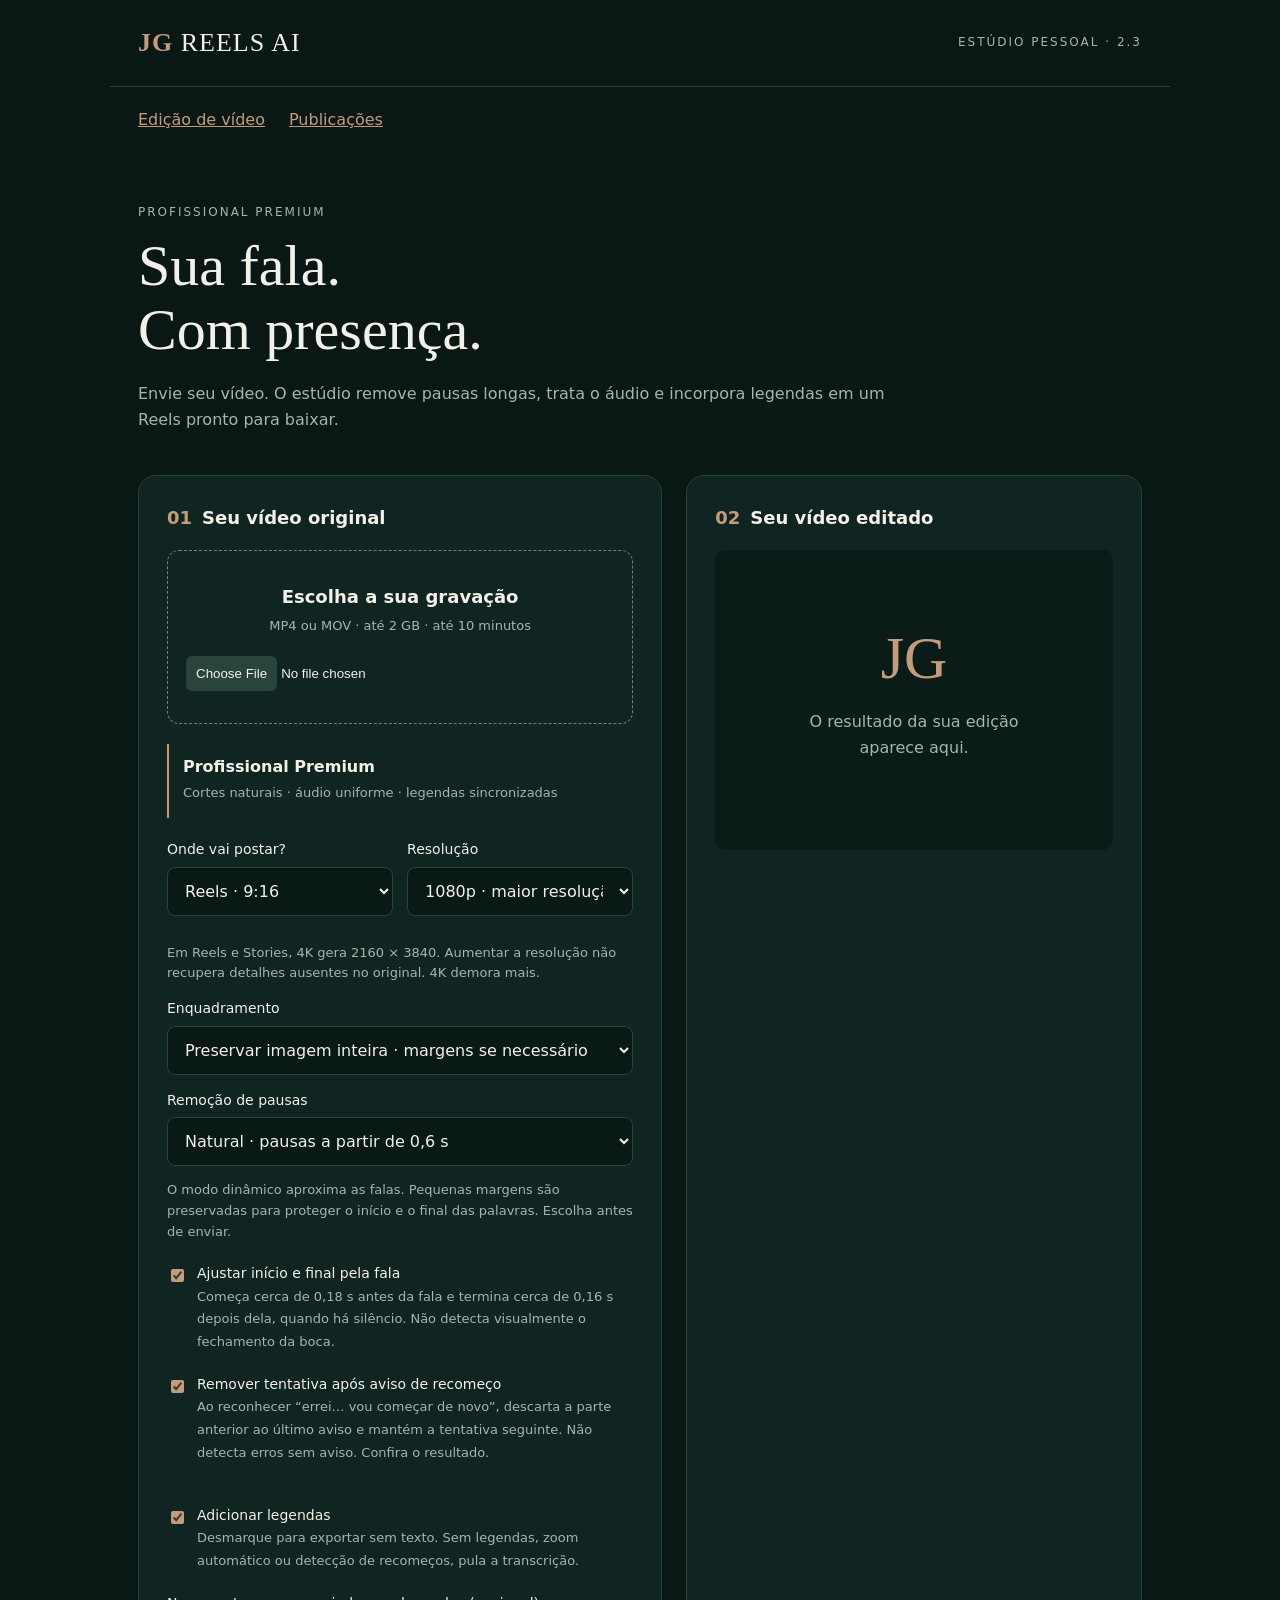
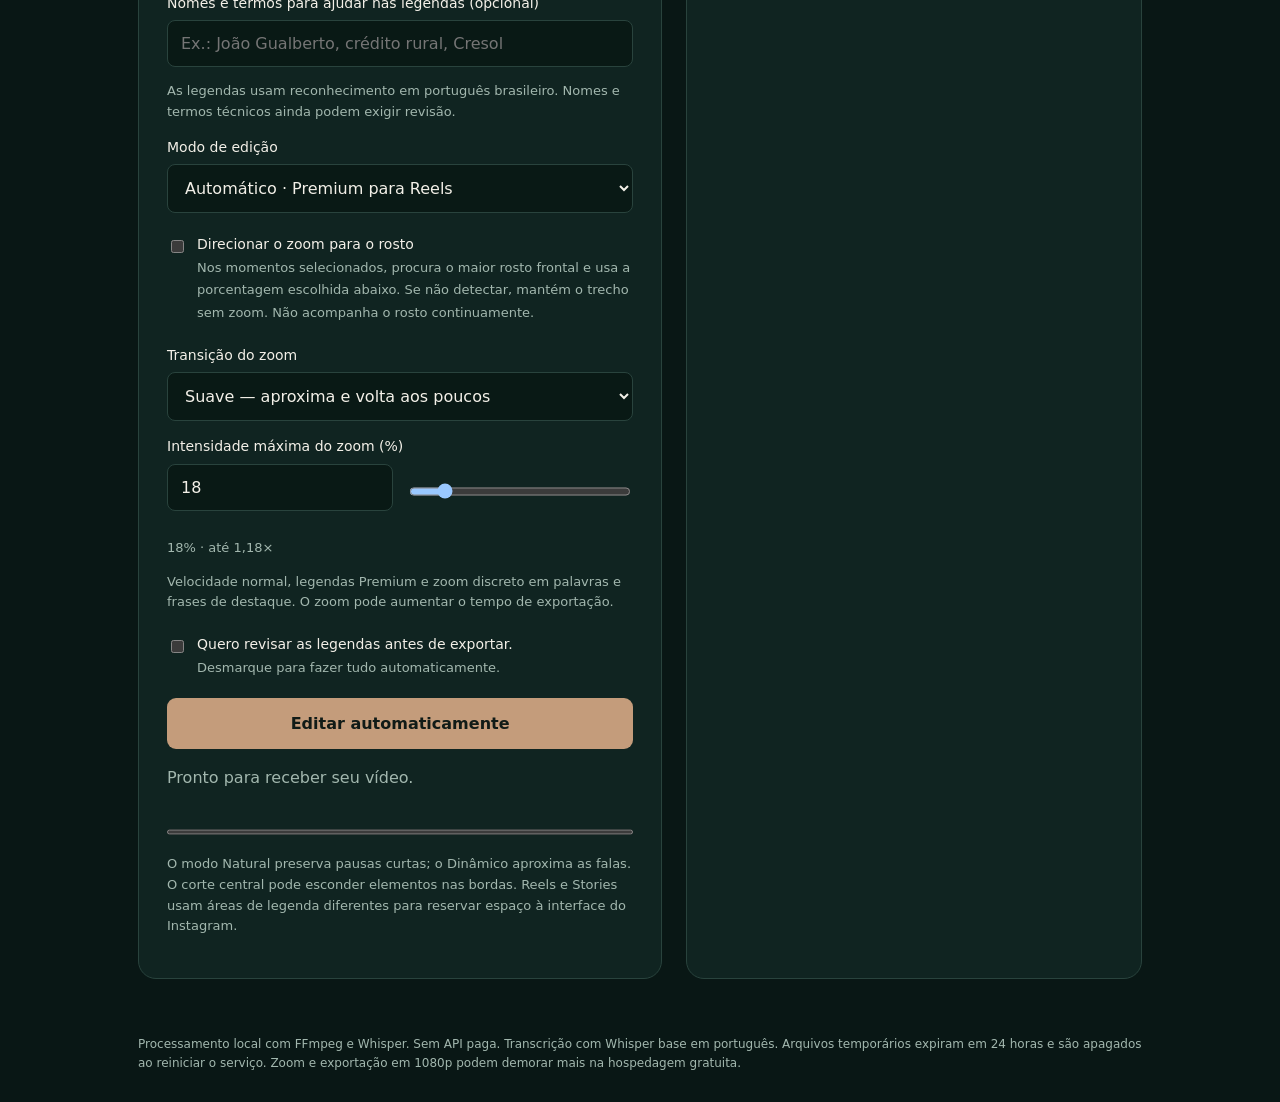
==== commit cc63b032: "Increase video upload limit to 2 GiB and validate streaming boundaries" ====
--- a/static/index.html
+++ b/static/index.html
@@ -4,7 +4,7 @@
 select,input[type=number],input[type=text]{display:block;width:100%;padding:13px;margin:6px 0 14px;background:#091915;color:var(--text);border:1px solid var(--line);border-radius:8px;font:16px system-ui}input[type=color]{width:100%;height:44px;border:1px solid var(--line);background:#091915;border-radius:8px;margin:6px 0 14px}.fields{display:grid;grid-template-columns:1fr 1fr;gap:0 14px}fieldset{border:0;margin:0;padding:0;min-width:0}label.control{display:block;font-size:14px}#captionSample{border-radius:8px;padding:22px 12px;margin-bottom:18px;background:#07110e;text-align:center;font-weight:700}#settings{border-top:1px solid var(--line);padding-top:18px}.wide{grid-column:1/-1}</style>
 <header><div class="brand"><b>JG</b> REELS AI</div><span class="tag">ESTÚDIO PESSOAL · 2.3</span></header>
 <nav aria-label="Estúdios" style="max-width:1060px;margin:auto;padding:20px 28px 0;display:flex;gap:24px"><a href="/" aria-current="page">Edição de vídeo</a><a href="/publications.html">Publicações</a></nav><main><section class="intro"><div class="tag">PROFISSIONAL PREMIUM</div><h1>Sua fala.<br>Com presença.</h1><p>Envie seu vídeo. O estúdio remove pausas longas, trata o áudio e incorpora legendas em um Reels pronto para baixar.</p></section>
-<div class="grid"><section class="card"><h2><span class="step">01</span>Seu vídeo original</h2><label class="drop"><strong>Escolha a sua gravação</strong><span class="small">MP4 ou MOV · até 300 MB · até 10 minutos</span><input id="file" type="file" accept=".mp4,.mov,video/mp4,video/quicktime"></label><div class="preset"><strong>Profissional Premium</strong><p class="small">Cortes naturais · áudio uniforme · legendas sincronizadas</p></div>
+<div class="grid"><section class="card"><h2><span class="step">01</span>Seu vídeo original</h2><label class="drop"><strong>Escolha a sua gravação</strong><span class="small">MP4 ou MOV · até 2 GB · até 10 minutos</span><input id="file" type="file" accept=".mp4,.mov,video/mp4,video/quicktime"></label><div class="preset"><strong>Profissional Premium</strong><p class="small">Cortes naturais · áudio uniforme · legendas sincronizadas</p></div>
 <fieldset id="uploadSettings"><div class="fields"><label class="control">Onde vai postar?<select id="format"><option value="reels">Reels · 9:16</option><option value="story">Stories · 9:16</option><option value="feed">Feed · 4:5</option><option value="square">Feed quadrado · 1:1</option></select></label><label class="control">Resolução<select id="resolution"><option value="1080">1080p · maior resolução</option><option value="720">720p · mais rápido</option><option value="2160">4K · 2160p · mais demorado</option></select></label></div><p class="small">Em Reels e Stories, 4K gera 2160 × 3840. Aumentar a resolução não recupera detalhes ausentes no original. 4K demora mais.</p><label class="control">Enquadramento<select id="framing"><option value="contain">Preservar imagem inteira · margens se necessário</option><option value="cover">Preencher a tela · corte central</option></select></label><label class="control">Remoção de pausas<select id="pause_mode"><option value="natural">Natural · pausas a partir de 0,6 s</option><option value="dynamic">Mais dinâmico · pausas a partir de 0,3 s</option></select></label><p class="small">O modo dinâmico aproxima as falas. Pequenas margens são preservadas para proteger o início e o final das palavras. Escolha antes de enviar.</p><label class="check"><input id="trim_edges" type="checkbox" checked><span>Ajustar início e final pela fala<br><span class="small">Começa cerca de 0,18 s antes da fala e termina cerca de 0,16 s depois dela, quando há silêncio. Não detecta visualmente o fechamento da boca.</span></span></label><label class="check"><input id="remove_retakes" type="checkbox" checked><span>Remover tentativa após aviso de recomeço<br><span class="small">Ao reconhecer “errei… vou começar de novo”, descarta a parte anterior ao último aviso e mantém a tentativa seguinte. Não detecta erros sem aviso. Confira o resultado.</span></span></label></fieldset>
 <label class="check"><input id="subtitles" type="checkbox" checked><span>Adicionar legendas<br><span class="small">Desmarque para exportar sem texto. Sem legendas, zoom automático ou detecção de recomeços, pula a transcrição.</span></span></label><label class="control" for="transcription_hint">Nomes e termos para ajudar nas legendas (opcional)</label><input id="transcription_hint" type="text" maxlength="300" placeholder="Ex.: João Gualberto, crédito rural, Cresol"><p class="small">As legendas usam reconhecimento em português brasileiro. Nomes e termos técnicos ainda podem exigir revisão.</p><label class="control">Modo de edição<select id="mode"><option value="auto">Automático · Premium para Reels</option><option value="manual">Personalizar os ajustes</option></select></label>
 <label class="check"><input id="face_zoom" type="checkbox"><span>Direcionar o zoom para o rosto<br><span class="small">Nos momentos selecionados, procura o maior rosto frontal e usa a porcentagem escolhida abaixo. Se não detectar, mantém o trecho sem zoom. Não acompanha o rosto continuamente.</span></span></label><label class="control" for="zoom_transition">Transição do zoom</label><select id="zoom_transition"><option value="smooth">Suave — aproxima e volta aos poucos</option><option value="cut">Seco — aproxima e volta de uma vez</option></select><label class="control" for="zoom_percent">Intensidade máxima do zoom (%)</label><div class="fields"><input id="zoom_percent" type="number" min="5" max="100" step="1" value="18" aria-label="Porcentagem do zoom"><input id="zoom_slider" type="range" min="5" max="100" step="1" value="18" aria-label="Ajustar porcentagem do zoom"></div><p id="zoomValue" class="small">18% · até 1,18×</p><p id="autoHelp" class="small">Velocidade normal, legendas Premium e zoom discreto em palavras e frases de destaque. O zoom pode aumentar o tempo de exportação.</p>
@@ -36,7 +36,7 @@
 async function check(){if(checking||!job)return;checking=true;try{const current=job,epoch=requestEpoch;const d=await api('/api/jobs/'+current);if(current!==job||epoch!==requestEpoch)return;if(cancelPending&&!['cancelled','cancelling'].includes(d.status))return;message(d.message+(d.zoom_note?' '+d.zoom_note:'')+(d.caption_cut_note?' '+d.caption_cut_note:''),d.progress,d.status==='error');if(d.status==='cancelled'){clearInterval(poll);poll=null;cancelPending=false;localStorage.removeItem('jg-last-job');job=null;currentData=null;lock(false);for(const id of ['download','edit','delete','review','video'])$(id).hidden=true;$('video').removeAttribute('src');$('empty').hidden=false;$('stats').textContent='';return}if(['review','done','error'].includes(d.status)){clearInterval(poll);poll=null;currentData=d;captions=d.captions||[];lock(false);$('delete').hidden=false;if(d.status==='error'){$('edit').hidden=!d.can_export;return}setOptions(d.options||defaultOptions);$('format').value=d.format||'reels';$('resolution').value=d.resolution||'1080';$('framing').value=d.framing||'contain';$('zoomSuggestions').textContent=d.suggested_zoom?.length?'Momentos sugeridos: '+d.suggested_zoom.map(m=>m.start.toFixed(1)+'–'+m.end.toFixed(1)+' s').join('; '):'';$('stats').textContent=`${d.original_seconds.toFixed(1)}s original · ${d.edited_seconds.toFixed(1)}s após cortes${d.output_seconds?' · '+d.output_seconds.toFixed(1)+'s final':''} · ${d.width||1080} × ${d.height||1920} · ${d.options?.speed||1}×${d.applied_zoom?' · '+d.applied_zoom.length+' momentos de zoom a '+(d.applied_zoom_percent||18)+'%':''}${d.manual_removed_seconds>.01?' · '+d.manual_removed_seconds.toFixed(1)+'s removidos manualmente':''}${d.retake_removed_seconds?' · tentativa anterior removida':''}`;loadVideo(d.status==='review');if(d.status==='review')review();else{$('review').hidden=true;$('download').href=`/api/jobs/${job}/video?download=true`;$('download').hidden=false;$('edit').hidden=false}controls()}}catch(e){clearInterval(poll);poll=null;lock(false);message(e.message,undefined,true)}finally{checking=false}}
 function watch(){if(poll)clearInterval(poll);poll=setInterval(check,2000);check()}
 $('file').onchange=()=>{newFileSelected=true;for(const id of ['trim_start','trim_end','remove_ranges'])$(id).value='';controls()};
-$('start').onclick=()=>{if(busy)return;if(job&&currentData?.can_export&&!newFileSelected)return applyChanges();const f=$('file').files[0];if(!f)return message('Escolha um vídeo para começar.');const ext=f.name.split('.').pop().toLowerCase();if(!['mp4','mov'].includes(ext)||f.size>300*1024*1024)return message('Use um MP4 ou MOV de até 300 MB.');let options;try{options=readOptions()}catch(e){return message(e.message)}job=null;currentData=null;requestEpoch++;localStorage.removeItem('jg-last-job');cancelPending=false;lock(true);$('download').hidden=true;$('edit').hidden=true;$('delete').hidden=true;$('review').hidden=true;$('video').hidden=true;$('video').removeAttribute('src');$('stats').textContent='';$('empty').hidden=false;message('Enviando vídeo…',0);const xhr=new XMLHttpRequest();xhr.open('POST','/api/jobs?'+new URLSearchParams({review:$('check').checked,resolution:$('resolution').value,format:$('format').value,framing:$('framing').value,options:JSON.stringify(options)}));xhr.setRequestHeader('X-File-Ext',ext);xhr.upload.onprogress=e=>{if(e.lengthComputable)message('Enviando vídeo: '+Math.round(e.loaded/e.total*100)+'%',e.loaded/e.total*100)};xhr.onload=()=>{let d;try{d=JSON.parse(xhr.responseText)}catch{}if(xhr.status!==200){lock(false);message(d?.detail||'Falha no envio.');return}job=d.id;newFileSelected=false;localStorage.setItem('jg-last-job',job);lock(true);watch()};xhr.onerror=()=>{lock(false);message('Conexão interrompida durante o envio.')};xhr.send(f)};
+$('start').onclick=()=>{if(busy)return;if(job&&currentData?.can_export&&!newFileSelected)return applyChanges();const f=$('file').files[0];if(!f)return message('Escolha um vídeo para começar.');const ext=f.name.split('.').pop().toLowerCase();if(!['mp4','mov'].includes(ext)||f.size>2*1024*1024*1024)return message('Use um MP4 ou MOV de até 2 GB.');let options;try{options=readOptions()}catch(e){return message(e.message)}job=null;currentData=null;requestEpoch++;localStorage.removeItem('jg-last-job');cancelPending=false;lock(true);$('download').hidden=true;$('edit').hidden=true;$('delete').hidden=true;$('review').hidden=true;$('video').hidden=true;$('video').removeAttribute('src');$('stats').textContent='';$('empty').hidden=false;message('Enviando vídeo…',0);const xhr=new XMLHttpRequest();xhr.open('POST','/api/jobs?'+new URLSearchParams({review:$('check').checked,resolution:$('resolution').value,format:$('format').value,framing:$('framing').value,options:JSON.stringify(options)}));xhr.setRequestHeader('X-File-Ext',ext);xhr.upload.onprogress=e=>{if(e.lengthComputable)message('Enviando vídeo: '+Math.round(e.loaded/e.total*100)+'%',e.loaded/e.total*100)};xhr.onload=()=>{let d;try{d=JSON.parse(xhr.responseText)}catch{}if(xhr.status!==200){lock(false);message(d?.detail||'Falha no envio.');return}job=d.id;newFileSelected=false;localStorage.setItem('jg-last-job',job);lock(true);watch()};xhr.onerror=()=>{lock(false);message('Conexão interrompida durante o envio.')};xhr.send(f)};
 $('cancel').onclick=async()=>{if(!job||cancelPending)return;cancelPending=true;$('cancel').disabled=true;message('Cancelando processamento…');try{await api('/api/jobs/'+job+'/cancel',{method:'POST'});watch()}catch(e){cancelPending=false;$('cancel').disabled=false;message(e.message);check()}};
 $('useSuggestions').onclick=()=>{$('mode').value='manual';$('zoom').value='manual';$('moments').value=(currentData?.suggested_zoom||[]).map(m=>m.start+'-'+m.end).join('; ');settingsView();message('Sugestões preenchidas. Clique em Aplicar ajustes e gerar MP4.')};
 $('edit').onclick=()=>{$('mode').value='manual';settingsView();review();loadVideo(true);$('mode').scrollIntoView({behavior:'smooth'});message('Ajuste o zoom, a velocidade ou as legendas e clique em Aplicar ajustes e gerar MP4. A prévia está na velocidade normal.')};
@@ -49,3 +49,4 @@
 $('delete').onclick=async()=>{try{await api('/api/jobs/'+job,{method:'DELETE'});localStorage.removeItem('jg-last-job');location.reload()}catch(e){message(e.message)}};job=localStorage.getItem('jg-last-job');if(job){lock(true);watch()}
 </script></html>
 
+
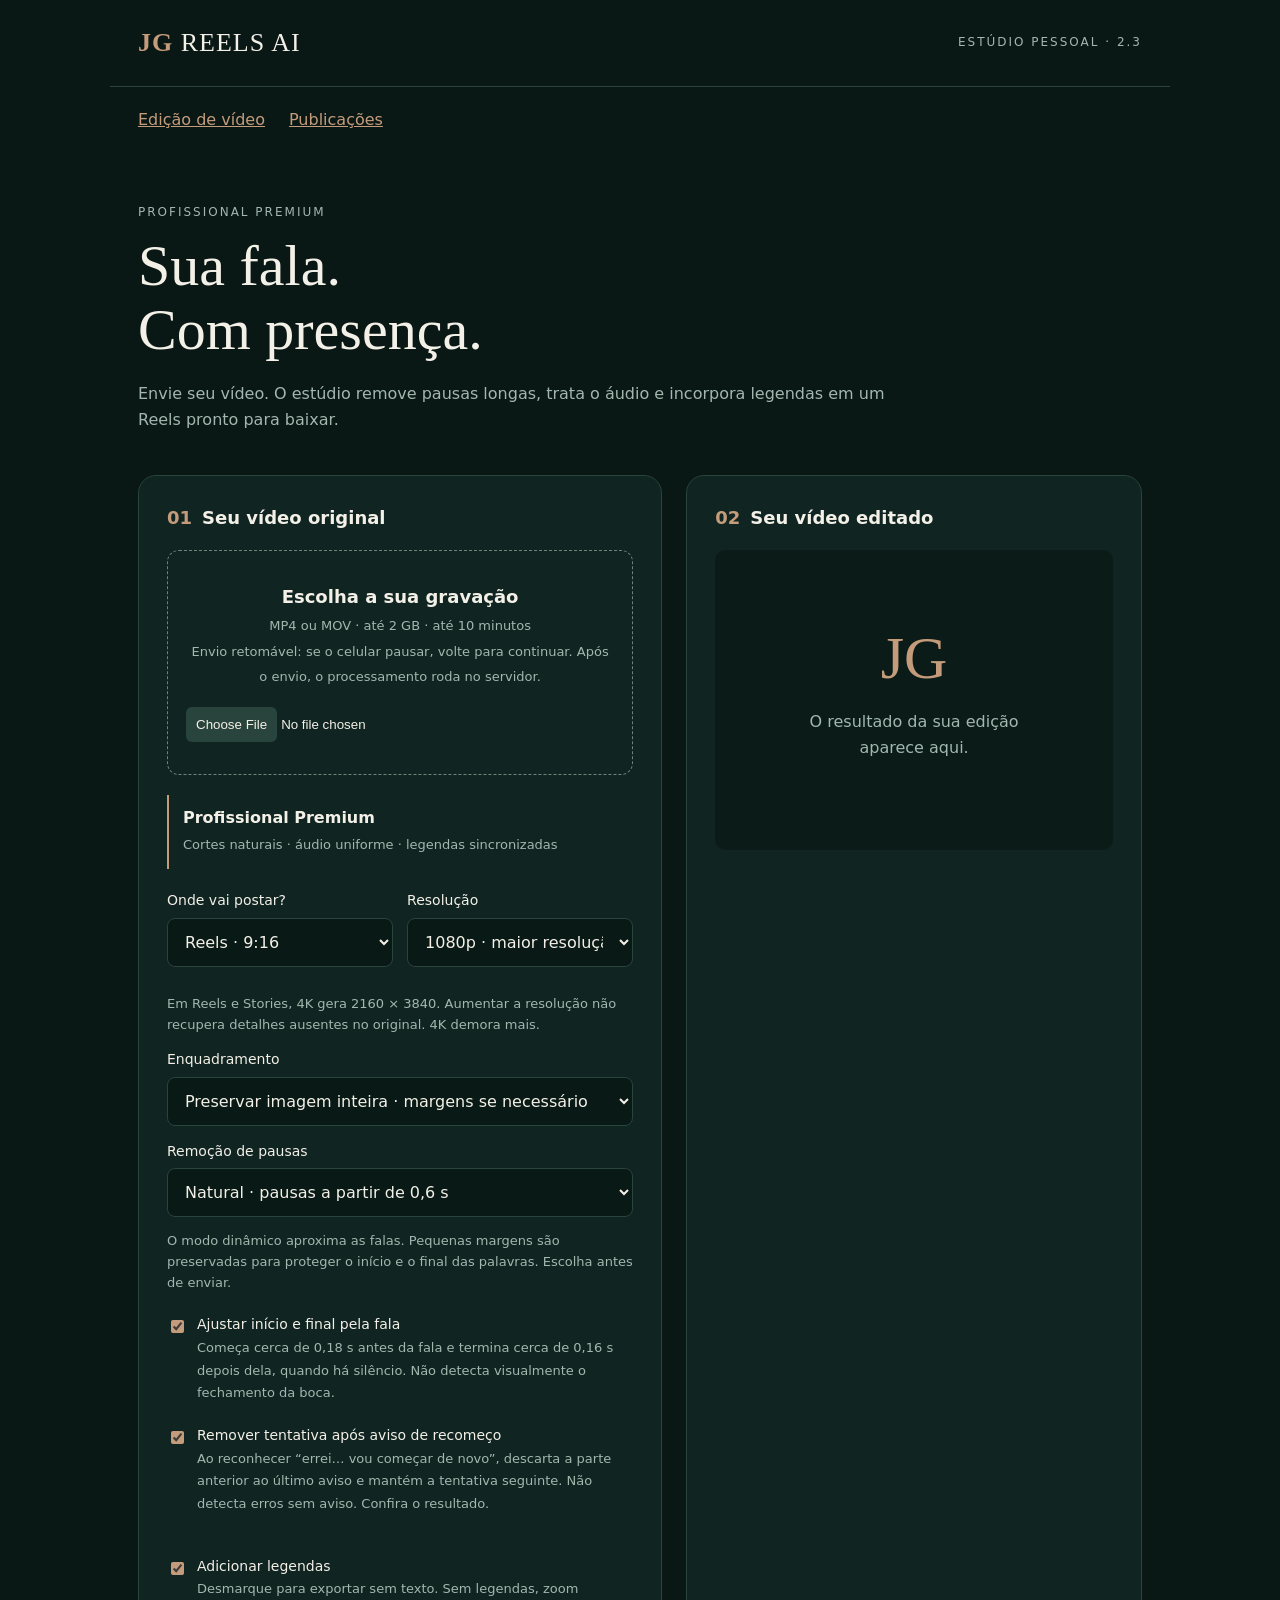
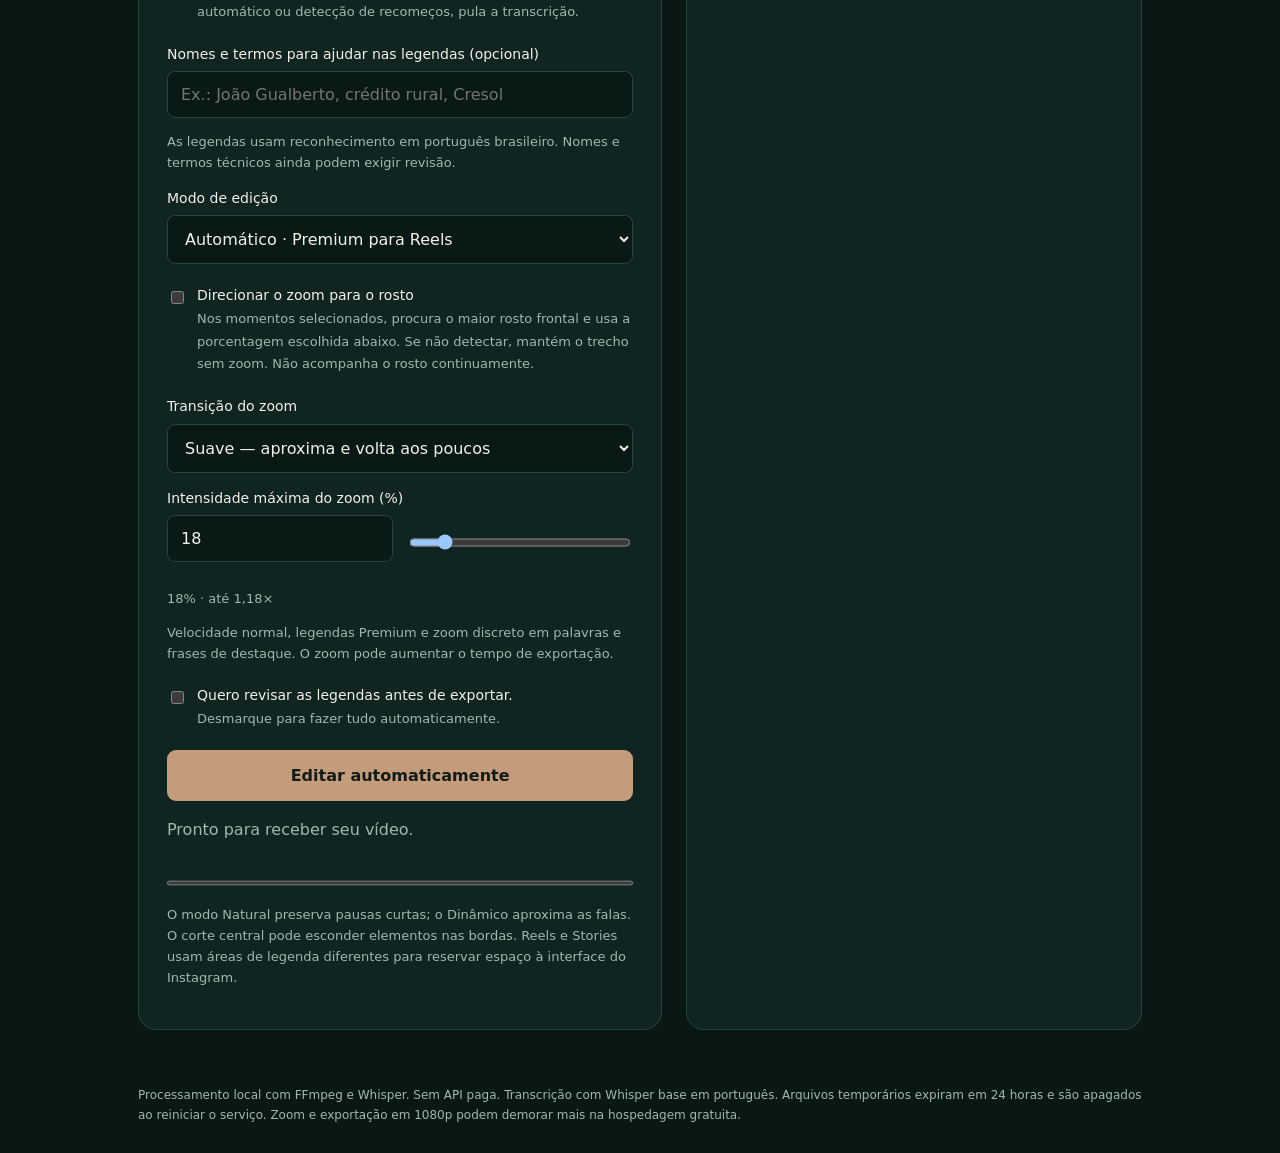
==== commit 92bc9c1d: "Resume interrupted uploads and reconnect mobile background processing" ====
--- a/static/index.html
+++ b/static/index.html
@@ -4,7 +4,7 @@
 select,input[type=number],input[type=text]{display:block;width:100%;padding:13px;margin:6px 0 14px;background:#091915;color:var(--text);border:1px solid var(--line);border-radius:8px;font:16px system-ui}input[type=color]{width:100%;height:44px;border:1px solid var(--line);background:#091915;border-radius:8px;margin:6px 0 14px}.fields{display:grid;grid-template-columns:1fr 1fr;gap:0 14px}fieldset{border:0;margin:0;padding:0;min-width:0}label.control{display:block;font-size:14px}#captionSample{border-radius:8px;padding:22px 12px;margin-bottom:18px;background:#07110e;text-align:center;font-weight:700}#settings{border-top:1px solid var(--line);padding-top:18px}.wide{grid-column:1/-1}</style>
 <header><div class="brand"><b>JG</b> REELS AI</div><span class="tag">ESTÚDIO PESSOAL · 2.3</span></header>
 <nav aria-label="Estúdios" style="max-width:1060px;margin:auto;padding:20px 28px 0;display:flex;gap:24px"><a href="/" aria-current="page">Edição de vídeo</a><a href="/publications.html">Publicações</a></nav><main><section class="intro"><div class="tag">PROFISSIONAL PREMIUM</div><h1>Sua fala.<br>Com presença.</h1><p>Envie seu vídeo. O estúdio remove pausas longas, trata o áudio e incorpora legendas em um Reels pronto para baixar.</p></section>
-<div class="grid"><section class="card"><h2><span class="step">01</span>Seu vídeo original</h2><label class="drop"><strong>Escolha a sua gravação</strong><span class="small">MP4 ou MOV · até 2 GB · até 10 minutos</span><input id="file" type="file" accept=".mp4,.mov,video/mp4,video/quicktime"></label><div class="preset"><strong>Profissional Premium</strong><p class="small">Cortes naturais · áudio uniforme · legendas sincronizadas</p></div>
+<div class="grid"><section class="card"><h2><span class="step">01</span>Seu vídeo original</h2><label class="drop"><strong>Escolha a sua gravação</strong><span class="small">MP4 ou MOV · até 2 GB · até 10 minutos<br>Envio retomável: se o celular pausar, volte para continuar. Após o envio, o processamento roda no servidor.</span><input id="file" type="file" accept=".mp4,.mov,video/mp4,video/quicktime"></label><div class="preset"><strong>Profissional Premium</strong><p class="small">Cortes naturais · áudio uniforme · legendas sincronizadas</p></div>
 <fieldset id="uploadSettings"><div class="fields"><label class="control">Onde vai postar?<select id="format"><option value="reels">Reels · 9:16</option><option value="story">Stories · 9:16</option><option value="feed">Feed · 4:5</option><option value="square">Feed quadrado · 1:1</option></select></label><label class="control">Resolução<select id="resolution"><option value="1080">1080p · maior resolução</option><option value="720">720p · mais rápido</option><option value="2160">4K · 2160p · mais demorado</option></select></label></div><p class="small">Em Reels e Stories, 4K gera 2160 × 3840. Aumentar a resolução não recupera detalhes ausentes no original. 4K demora mais.</p><label class="control">Enquadramento<select id="framing"><option value="contain">Preservar imagem inteira · margens se necessário</option><option value="cover">Preencher a tela · corte central</option></select></label><label class="control">Remoção de pausas<select id="pause_mode"><option value="natural">Natural · pausas a partir de 0,6 s</option><option value="dynamic">Mais dinâmico · pausas a partir de 0,3 s</option></select></label><p class="small">O modo dinâmico aproxima as falas. Pequenas margens são preservadas para proteger o início e o final das palavras. Escolha antes de enviar.</p><label class="check"><input id="trim_edges" type="checkbox" checked><span>Ajustar início e final pela fala<br><span class="small">Começa cerca de 0,18 s antes da fala e termina cerca de 0,16 s depois dela, quando há silêncio. Não detecta visualmente o fechamento da boca.</span></span></label><label class="check"><input id="remove_retakes" type="checkbox" checked><span>Remover tentativa após aviso de recomeço<br><span class="small">Ao reconhecer “errei… vou começar de novo”, descarta a parte anterior ao último aviso e mantém a tentativa seguinte. Não detecta erros sem aviso. Confira o resultado.</span></span></label></fieldset>
 <label class="check"><input id="subtitles" type="checkbox" checked><span>Adicionar legendas<br><span class="small">Desmarque para exportar sem texto. Sem legendas, zoom automático ou detecção de recomeços, pula a transcrição.</span></span></label><label class="control" for="transcription_hint">Nomes e termos para ajudar nas legendas (opcional)</label><input id="transcription_hint" type="text" maxlength="300" placeholder="Ex.: João Gualberto, crédito rural, Cresol"><p class="small">As legendas usam reconhecimento em português brasileiro. Nomes e termos técnicos ainda podem exigir revisão.</p><label class="control">Modo de edição<select id="mode"><option value="auto">Automático · Premium para Reels</option><option value="manual">Personalizar os ajustes</option></select></label>
 <label class="check"><input id="face_zoom" type="checkbox"><span>Direcionar o zoom para o rosto<br><span class="small">Nos momentos selecionados, procura o maior rosto frontal e usa a porcentagem escolhida abaixo. Se não detectar, mantém o trecho sem zoom. Não acompanha o rosto continuamente.</span></span></label><label class="control" for="zoom_transition">Transição do zoom</label><select id="zoom_transition"><option value="smooth">Suave — aproxima e volta aos poucos</option><option value="cut">Seco — aproxima e volta de uma vez</option></select><label class="control" for="zoom_percent">Intensidade máxima do zoom (%)</label><div class="fields"><input id="zoom_percent" type="number" min="5" max="100" step="1" value="18" aria-label="Porcentagem do zoom"><input id="zoom_slider" type="range" min="5" max="100" step="1" value="18" aria-label="Ajustar porcentagem do zoom"></div><p id="zoomValue" class="small">18% · até 1,18×</p><p id="autoHelp" class="small">Velocidade normal, legendas Premium e zoom discreto em palavras e frases de destaque. O zoom pode aumentar o tempo de exportação.</p>
@@ -14,11 +14,12 @@
 <button id="apply" type="button" hidden>Aplicar ajustes e gerar MP4</button><p id="applyFeedback" class="small"></p><label class="check"><input id="check" type="checkbox"><span>Quero revisar as legendas antes de exportar.<br><span class="small">Desmarque para fazer tudo automaticamente.</span></span></label><button id="start">Editar automaticamente</button><button id="cancel" class="secondary" hidden>Cancelar processamento</button><div id="feedback" role="status" aria-live="polite">Pronto para receber seu vídeo.</div><progress id="progress" max="100" value="0" aria-label="Progresso da edição"></progress><p class="small">O modo Natural preserva pausas curtas; o Dinâmico aproxima as falas. O corte central pode esconder elementos nas bordas. Reels e Stories usam áreas de legenda diferentes para reservar espaço à interface do Instagram.</p></section>
 <section class="card"><h2><span class="step">02</span>Seu vídeo editado</h2><div id="empty" class="empty"><span>JG</span><p>O resultado da sua edição<br>aparece aqui.</p></div><video id="video" controls playsinline preload="metadata" hidden></video><p id="stats" class="small"></p><a id="download" class="button" hidden>Baixar MP4</a><button id="edit" class="secondary" hidden>Ajustar legendas, zoom e velocidade</button><section id="cutsPanel" hidden><h2 style="margin-top:24px">Cortes manuais</h2><p class="small">Use a prévia após os cortes automáticos, na velocidade normal. Os tempos continuam iguais ao reaplicar ajustes; o resultado final pode ficar mais curto.</p><button id="basePreview" class="secondary" type="button">Abrir prévia para marcar cortes</button><p id="cutTimeline" class="small"></p><fieldset id="manualCuts"><div class="fields"><label class="control">Remover tudo antes de<input id="trim_start" type="text" placeholder="Ex.: 00:03" maxlength="16"></label><label class="control">Remover tudo depois de<input id="trim_end" type="text" placeholder="Vazio: manter até o fim" maxlength="16"></label><button id="markLeft" class="secondary" type="button">Cortar à esquerda do player</button><button id="markRight" class="secondary" type="button">Cortar à direita do player</button></div><label class="control">Remover intervalos no meio<input id="remove_ranges" type="text" placeholder="Ex.: 00:10-00:12; 20-22" maxlength="500"></label><p class="small">Aceita segundos ou minutos:segundos. Separe intervalos por ponto e vírgula. Cortar no meio de uma palavra pode interromper a fala.</p><button id="resetCuts" type="button" class="secondary">Limpar cortes manuais</button><button id="applyCuts" type="button" style="margin-top:12px">Aplicar cortes e ajustes</button><p id="cutFeedback" class="small"></p></fieldset></section><button id="delete" class="secondary" hidden>Excluir este projeto</button></section></div>
 <section id="review" class="card" hidden><h2>Confira as legendas</h2><p class="small">Os tempos abaixo acompanham a prévia dos cortes automáticos, antes dos cortes manuais e da aceleração. A exportação ajusta os tempos; confira legendas atravessadas por cortes. A exportação ajusta automaticamente as legendas à velocidade escolhida. Formato, enquadramento, cortes, detecção de recomeços e vocabulário de transcrição são definidos no envio; para trocá-los, envie um novo vídeo.</p><div id="cues"></div><button id="export">Aplicar ajustes e gerar MP4</button><p id="reviewFeedback" class="small"></p></section></main><footer>Processamento local com FFmpeg e Whisper. Sem API paga. Transcrição com Whisper base em português. Arquivos temporários expiram em 24 horas e são apagados ao reiniciar o serviço. Zoom e exportação em 1080p podem demorar mais na hospedagem gratuita.</footer>
-<script>
+<script src="/resumable-upload.js?v=2.4"></script><script>
+let uploadRetry=null,transfer=null;
 const $=id=>document.getElementById(id);let job=null,captions=[],poll=null,busy=false,cancelPending=false,currentData=null,newFileSelected=false,requestEpoch=0,checking=false,basePreviewActive=false;
 function message(s,p,error=false){for(const id of ['feedback','applyFeedback','reviewFeedback','cutFeedback']){$(id).textContent=s;$(id).style.color=error?'#ffc1ac':''}if(p!==undefined)$('progress').value=p}
-function controls(){const existing=!!(job&&currentData?.can_export&&!newFileSelected);$('start').textContent=existing?'Aplicar ajustes ao vídeo atual':'Editar automaticamente';$('apply').hidden=!existing;$('useSuggestions').hidden=!existing||!currentData?.suggested_zoom?.length;$('uploadSettings').disabled=busy||existing;$('transcription_hint').disabled=busy||existing;$('file').disabled=busy;$('cutsPanel').hidden=!existing;$('manualCuts').disabled=busy||!existing;$('basePreview').disabled=busy;$('markLeft').disabled=busy||!basePreviewActive;$('markRight').disabled=busy||!basePreviewActive;$('cutTimeline').textContent=currentData?.edited_seconds?'Prévia para cortes: '+currentData.edited_seconds.toFixed(2)+' s · '+(basePreviewActive?'aberta no player':'clique em Abrir prévia antes de usar a posição do player'):''}
-function lock(v){busy=v;for(const id of ['settings','mode','face_zoom','subtitles','zoom_percent','zoom_slider','zoom_transition','start','export','apply','useSuggestions','delete','edit'])$(id).disabled=v;document.querySelectorAll('#cues textarea').forEach(input=>input.disabled=v);$('cancel').hidden=!v||!job;$('cancel').disabled=cancelPending;controls()}
+function controls(){const existing=!!(job&&currentData?.can_export&&!newFileSelected);$('start').textContent=transfer?.state?'Retomar envio':existing?'Aplicar ajustes ao vídeo atual':'Editar automaticamente';$('apply').hidden=!existing;$('useSuggestions').hidden=!existing||!currentData?.suggested_zoom?.length;$('uploadSettings').disabled=busy||existing||!!transfer?.state;$('transcription_hint').disabled=busy||existing;$('file').disabled=busy;$('cutsPanel').hidden=!existing;$('manualCuts').disabled=busy||!existing;$('basePreview').disabled=busy;$('markLeft').disabled=busy||!basePreviewActive;$('markRight').disabled=busy||!basePreviewActive;$('cutTimeline').textContent=currentData?.edited_seconds?'Prévia para cortes: '+currentData.edited_seconds.toFixed(2)+' s · '+(basePreviewActive?'aberta no player':'clique em Abrir prévia antes de usar a posição do player'):''}
+function lock(v){busy=v;for(const id of ['settings','mode','face_zoom','subtitles','zoom_percent','zoom_slider','zoom_transition','start','export','apply','useSuggestions','delete','edit'])$(id).disabled=v;document.querySelectorAll('#cues textarea').forEach(input=>input.disabled=v);$('cancel').hidden=(!v&&!transfer?.state)||!job;$('cancel').disabled=cancelPending;controls()}
 const defaultOptions={speed:1,subtitle_size:'medium',subtitle_style:'premium',text_color:'#f7f5f4',accent_color:'#c49c7b',zoom:'auto',zoom_target:'center',zoom_percent:18,zoom_transition:'smooth',trim_start:0,trim_end:null,remove_ranges:[],transcription_hint:'',subtitles:true,pause_mode:'natural',trim_edges:true,remove_retakes:true,zoom_moments:[]};
 for(let i=10;i<=20;i++){const option=document.createElement('option');option.value=(i/10).toFixed(1);option.textContent=(i===10?'1× · normal':(i/10).toFixed(1).replace('.',',')+'×');$('speed').append(option)}
 function styleSample(){const box=$('captionSample');box.replaceChildren();box.style.color=$('text_color').value;box.style.fontSize=({small:17,medium:21,large:26})[$('subtitle_size').value]+'px';box.style.background=$('subtitle_style').value==='box'?'#020504':'#07110e';box.append(document.createTextNode('Sua fala com '));const word=document.createElement('span');word.textContent='presença';if($('subtitle_style').value==='premium')word.style.color=$('accent_color').value;box.append(word)}
@@ -30,23 +31,36 @@
 function readCuts(){if(newFileSelected||!currentData?.can_export)return {trim_start:0,trim_end:null,remove_ranges:[]};const duration=currentData.edited_seconds;const start=$('trim_start').value.trim()?parseTime($('trim_start').value):0,end=$('trim_end').value.trim()?parseTime($('trim_end').value):null;if(start>=duration||(end!==null&&(end<=start||end>duration)))throw Error('O início e o fim dos cortes precisam estar dentro da prévia de '+duration.toFixed(2)+' s.');const ranges=[];const raw=$('remove_ranges').value.trim();if(raw)for(const value of raw.split(/[;\n]+/)){const pair=value.trim().split(/\s*(?:[-–—]|\baté\b)\s*/);if(pair.length!==2)throw Error('Informe os intervalos para remover como 00:10-00:12; 20-22.');const a=parseTime(pair[0]),b=parseTime(pair[1]);if(b<=a||b>duration)throw Error('Cada intervalo para remover precisa ter fim depois do início e estar dentro da prévia.');ranges.push({start:a,end:b})}if(ranges.length>20)throw Error('Use no máximo 20 intervalos para remover.');return {trim_start:start,trim_end:end,remove_ranges:ranges}}
 function readOptions(){const percent=Number($('zoom_percent').value);if(!Number.isInteger(percent)||percent<5||percent>100)throw Error('Escolha uma porcentagem inteira de zoom entre 5% e 100%.');const common={zoom_transition:$('zoom_transition').value,zoom_percent:percent,...readCuts(),zoom_target:$('face_zoom').checked?'face':'center',transcription_hint:$('transcription_hint').value,subtitles:$('subtitles').checked,pause_mode:$('pause_mode').value,trim_edges:$('trim_edges').checked,remove_retakes:$('remove_retakes').checked};if($('mode').value==='auto')return {...defaultOptions,...common};const o={...common};for(const key of ['subtitle_size','subtitle_style','text_color','accent_color','zoom'])o[key]=$(key).value;o.speed=Number($('speed').value);o.zoom_moments=[];if(o.zoom==='manual'){const raw=$('moments').value.trim();if(!raw)throw Error('Informe os momentos de zoom ou clique em Usar momentos sugeridos.');for(const value of raw.split(/[;\n]+/)){const pair=value.trim().split(/\s*(?:[-–—]|\baté\b)\s*/);if(pair.length!==2)throw Error('Informe o zoom como 00:10-00:12; 20-22.');const start=parseTime(pair[0]),end=parseTime(pair[1]);if(end<=start)throw Error('O fim de cada zoom precisa ser depois do início.');if(!newFileSelected&&currentData?.edited_seconds&&end>currentData.edited_seconds)throw Error('O zoom termina depois do vídeo cortado ('+currentData.edited_seconds.toFixed(1)+' s).');o.zoom_moments.push({start,end})}if(o.zoom_moments.length>8)throw Error('Use no máximo 8 intervalos de zoom.');o.zoom_moments.sort((a,b)=>a.start-b.start);if(o.zoom_moments.some((m,i)=>i&&m.start<o.zoom_moments[i-1].end))throw Error('Os intervalos de zoom não podem se sobrepor.')}return o}
 for(const id of ['mode','zoom','subtitle_size','subtitle_style','text_color','accent_color'])$(id).addEventListener('input',settingsView);setOptions(defaultOptions);
-async function api(url,options){const r=await fetch(url,options);if(!r.ok){let d;try{d=await r.json()}catch{}throw Error(typeof d?.detail==='string'?d.detail:Array.isArray(d?.detail)?d.detail.map(x=>x.msg).join('; '):'Não foi possível concluir esta operação.')}return r.json()}
+async function api(url,options){const r=await fetch(url,options);if(!r.ok){let d;try{d=await r.json()}catch{}throw Object.assign(Error(typeof d?.detail==='string'?d.detail:Array.isArray(d?.detail)?d.detail.map(x=>x.msg).join('; '):'Não foi possível concluir esta operação.'),{status:r.status})}return r.json()}
 function review(){const box=$('cues');box.replaceChildren();captions.forEach((c,i)=>{let row=document.createElement('label');row.className='cue';let t=document.createElement('span');t.textContent=c.start.toFixed(1)+'s';let input=document.createElement('textarea');input.rows=2;input.maxLength=160;input.value=c.text;input.oninput=()=>captions[i].text=input.value;row.append(t,input);box.append(row)});$('review').hidden=false}
 function loadVideo(preview){basePreviewActive=preview;controls();$('empty').hidden=true;$('video').hidden=false;$('video').src=`/api/jobs/${job}/video?${preview?'preview=true':'v='+Date.now()}`}
-async function check(){if(checking||!job)return;checking=true;try{const current=job,epoch=requestEpoch;const d=await api('/api/jobs/'+current);if(current!==job||epoch!==requestEpoch)return;if(cancelPending&&!['cancelled','cancelling'].includes(d.status))return;message(d.message+(d.zoom_note?' '+d.zoom_note:'')+(d.caption_cut_note?' '+d.caption_cut_note:''),d.progress,d.status==='error');if(d.status==='cancelled'){clearInterval(poll);poll=null;cancelPending=false;localStorage.removeItem('jg-last-job');job=null;currentData=null;lock(false);for(const id of ['download','edit','delete','review','video'])$(id).hidden=true;$('video').removeAttribute('src');$('empty').hidden=false;$('stats').textContent='';return}if(['review','done','error'].includes(d.status)){clearInterval(poll);poll=null;currentData=d;captions=d.captions||[];lock(false);$('delete').hidden=false;if(d.status==='error'){$('edit').hidden=!d.can_export;return}setOptions(d.options||defaultOptions);$('format').value=d.format||'reels';$('resolution').value=d.resolution||'1080';$('framing').value=d.framing||'contain';$('zoomSuggestions').textContent=d.suggested_zoom?.length?'Momentos sugeridos: '+d.suggested_zoom.map(m=>m.start.toFixed(1)+'–'+m.end.toFixed(1)+' s').join('; '):'';$('stats').textContent=`${d.original_seconds.toFixed(1)}s original · ${d.edited_seconds.toFixed(1)}s após cortes${d.output_seconds?' · '+d.output_seconds.toFixed(1)+'s final':''} · ${d.width||1080} × ${d.height||1920} · ${d.options?.speed||1}×${d.applied_zoom?' · '+d.applied_zoom.length+' momentos de zoom a '+(d.applied_zoom_percent||18)+'%':''}${d.manual_removed_seconds>.01?' · '+d.manual_removed_seconds.toFixed(1)+'s removidos manualmente':''}${d.retake_removed_seconds?' · tentativa anterior removida':''}`;loadVideo(d.status==='review');if(d.status==='review')review();else{$('review').hidden=true;$('download').href=`/api/jobs/${job}/video?download=true`;$('download').hidden=false;$('edit').hidden=false}controls()}}catch(e){clearInterval(poll);poll=null;lock(false);message(e.message,undefined,true)}finally{checking=false}}
-function watch(){if(poll)clearInterval(poll);poll=setInterval(check,2000);check()}
+let checkController=null,checkEpoch=0;
+async function check(){if(checking||!job||document.hidden||navigator.onLine===false||transfer?.running)return;checking=true;const token=++checkEpoch;const controller=new AbortController();checkController=controller;const timeout=setTimeout(()=>controller.abort(),20000);try{const current=job,epoch=requestEpoch;const d=await api('/api/jobs/'+current,{signal:controller.signal});if(token!==checkEpoch||current!==job||epoch!==requestEpoch)return;if(cancelPending&&!['cancelled','cancelling'].includes(d.status))return;message(d.message+(d.zoom_note?' '+d.zoom_note:'')+(d.caption_cut_note?' '+d.caption_cut_note:''),d.progress,d.status==='error');if(d.status==='cancelled'){clearUpload();clearInterval(poll);poll=null;cancelPending=false;localStorage.removeItem('jg-last-job');job=null;currentData=null;lock(false);for(const id of ['download','edit','delete','review','video'])$(id).hidden=true;$('video').removeAttribute('src');$('empty').hidden=false;$('stats').textContent='';return}if(d.status==='uploading'&&transfer?.state){lock(false);message('Envio pendente. Selecione o mesmo vídeo e toque em Retomar envio.');return}if(['review','done','error'].includes(d.status)){clearInterval(poll);poll=null;currentData=d;captions=d.captions||[];lock(false);$('delete').hidden=false;if(d.status==='error'){$('edit').hidden=!d.can_export;return}setOptions(d.options||defaultOptions);$('format').value=d.format||'reels';$('resolution').value=d.resolution||'1080';$('framing').value=d.framing||'contain';$('zoomSuggestions').textContent=d.suggested_zoom?.length?'Momentos sugeridos: '+d.suggested_zoom.map(m=>m.start.toFixed(1)+'–'+m.end.toFixed(1)+' s').join('; '):'';$('stats').textContent=`${d.original_seconds.toFixed(1)}s original · ${d.edited_seconds.toFixed(1)}s após cortes${d.output_seconds?' · '+d.output_seconds.toFixed(1)+'s final':''} · ${d.width||1080} × ${d.height||1920} · ${d.options?.speed||1}×${d.applied_zoom?' · '+d.applied_zoom.length+' momentos de zoom a '+(d.applied_zoom_percent||18)+'%':''}${d.manual_removed_seconds>.01?' · '+d.manual_removed_seconds.toFixed(1)+'s removidos manualmente':''}${d.retake_removed_seconds?' · tentativa anterior removida':''}`;loadVideo(d.status==='review');if(d.status==='review')review();else{$('review').hidden=true;$('download').href=`/api/jobs/${job}/video?download=true`;$('download').hidden=false;$('edit').hidden=false}controls()}}catch(e){if(token!==checkEpoch)return;if(e.status===404){clearInterval(poll);poll=null;clearUpload();localStorage.removeItem('jg-last-job');job=null;currentData=null;lock(false);message('Projeto expirado ou servidor reiniciado. Selecione o vídeo para começar novamente.',undefined,true)}else if(e.status===401){clearInterval(poll);poll=null;lock(false);message('Sua autenticação expirou. Reabra a página para entrar no estúdio.',undefined,true)}else{lock(true);message('Conexão interrompida. Vou reconectar; o processamento recebido continua no servidor.')}}finally{clearTimeout(timeout);if(token===checkEpoch){checking=false;checkController=null}}}
+function watch(){if(poll)clearInterval(poll);if(document.hidden)return;poll=setInterval(check,3000);check()}
 $('file').onchange=()=>{newFileSelected=true;for(const id of ['trim_start','trim_end','remove_ranges'])$(id).value='';controls()};
-$('start').onclick=()=>{if(busy)return;if(job&&currentData?.can_export&&!newFileSelected)return applyChanges();const f=$('file').files[0];if(!f)return message('Escolha um vídeo para começar.');const ext=f.name.split('.').pop().toLowerCase();if(!['mp4','mov'].includes(ext)||f.size>2*1024*1024*1024)return message('Use um MP4 ou MOV de até 2 GB.');let options;try{options=readOptions()}catch(e){return message(e.message)}job=null;currentData=null;requestEpoch++;localStorage.removeItem('jg-last-job');cancelPending=false;lock(true);$('download').hidden=true;$('edit').hidden=true;$('delete').hidden=true;$('review').hidden=true;$('video').hidden=true;$('video').removeAttribute('src');$('stats').textContent='';$('empty').hidden=false;message('Enviando vídeo…',0);const xhr=new XMLHttpRequest();xhr.open('POST','/api/jobs?'+new URLSearchParams({review:$('check').checked,resolution:$('resolution').value,format:$('format').value,framing:$('framing').value,options:JSON.stringify(options)}));xhr.setRequestHeader('X-File-Ext',ext);xhr.upload.onprogress=e=>{if(e.lengthComputable)message('Enviando vídeo: '+Math.round(e.loaded/e.total*100)+'%',e.loaded/e.total*100)};xhr.onload=()=>{let d;try{d=JSON.parse(xhr.responseText)}catch{}if(xhr.status!==200){lock(false);message(d?.detail||'Falha no envio.');return}job=d.id;newFileSelected=false;localStorage.setItem('jg-last-job',job);lock(true);watch()};xhr.onerror=()=>{lock(false);message('Conexão interrompida durante o envio.')};xhr.send(f)};
-$('cancel').onclick=async()=>{if(!job||cancelPending)return;cancelPending=true;$('cancel').disabled=true;message('Cancelando processamento…');try{await api('/api/jobs/'+job+'/cancel',{method:'POST'});watch()}catch(e){cancelPending=false;$('cancel').disabled=false;message(e.message);check()}};
+
+const uploadStorage='jg-pending-upload-v1';
+function storeUpload(state){localStorage.setItem(uploadStorage,JSON.stringify(state));if(state.id){job=state.id;localStorage.setItem('jg-last-job',job)}}
+function clearUpload(){localStorage.removeItem(uploadStorage);if(transfer){transfer.state=null;transfer.file=null}if(uploadRetry)clearTimeout(uploadRetry);uploadRetry=null}
+function resumeTransfer(file){if(transfer.running)return;lock(true);return transfer.resume(file)}
+function scheduleUpload(){if(uploadRetry)clearTimeout(uploadRetry);if(!document.hidden&&navigator.onLine!==false&&transfer?.file&&transfer?.state&&!cancelPending)uploadRetry=setTimeout(()=>resumeTransfer(),4000)}
+function putChunk(url,blob,signal,progress){return new Promise((resolve,reject)=>{const xhr=new XMLHttpRequest();const abort=()=>xhr.abort();signal.addEventListener('abort',abort,{once:true});function done(error,result){signal.removeEventListener('abort',abort);error?reject(error):resolve(result)}xhr.open('PUT',url);xhr.timeout=300000;xhr.setRequestHeader('Content-Type','application/octet-stream');xhr.upload.onprogress=e=>progress(e.loaded);xhr.onload=()=>{let data;try{data=JSON.parse(xhr.responseText)}catch{}if(xhr.status===200)done(null,data);else done(Object.assign(Error(typeof data?.detail==='string'?data.detail:'O envio perdeu a conexão. Tentaremos retomar.'),{status:xhr.status}))};xhr.onerror=()=>done(Error('Sem conexão. O trecho confirmado será preservado.'));xhr.ontimeout=()=>done(Error('Envio pausado pela conexão. Tentaremos retomar.'));xhr.onabort=()=>done(new DOMException('Envio pausado.','AbortError'));if(signal.aborted){done(new DOMException('Envio pausado.','AbortError'));return}xhr.send(blob)})}
+transfer=new JGResumableUpload({api,putChunk,persist:storeUpload,onProgress:(n,total)=>message('Enviando vídeo: '+Math.round(n/total*100)+'% · pode pausar e retomar.',n/total*100),onComplete:id=>{clearUpload();job=id;localStorage.setItem('jg-last-job',id);newFileSelected=false;currentData=null;lock(true);message('Vídeo recebido. Agora você pode usar outros aplicativos: o processamento continua no servidor.',0);watch()},onPause:(text,retry)=>{lock(false);message(text);controls();if(retry)scheduleUpload()},onExpired:()=>{clearUpload();job=null;localStorage.removeItem('jg-last-job');lock(false);message('O servidor foi reiniciado ou o projeto expirou. Selecione o vídeo e envie novamente.',undefined,true)}});
+$('start').onclick=async()=>{if(busy)return;if(transfer.state){const file=$('file').files[0]||transfer.file;lock(true);await transfer.resume(file);return}if(job&&currentData?.can_export&&!newFileSelected)return applyChanges();const f=$('file').files[0];if(!f)return message('Escolha um vídeo para começar.');const ext=f.name.split('.').pop().toLowerCase();if(!['mp4','mov'].includes(ext)||f.size>2*1024*1024*1024||f.size<1000)return message('Use um MP4 ou MOV de até 2 GB.');let options;try{options=readOptions()}catch(e){return message(e.message)}lock(true);try{const fingerprint=await JGResumableUpload.fingerprint(f);job=null;currentData=null;requestEpoch++;localStorage.removeItem('jg-last-job');cancelPending=false;for(const id of ['download','edit','delete','review','video'])$(id).hidden=true;$('video').removeAttribute('src');$('stats').textContent='';$('empty').hidden=false;const clientId=crypto.randomUUID().replaceAll('-','');transfer.state={client_id:clientId,id:null,name:f.name,size:f.size,fingerprint,params:new URLSearchParams({review:$('check').checked,resolution:$('resolution').value,format:$('format').value,framing:$('framing').value,options:JSON.stringify(options)}).toString()};storeUpload(transfer.state);message('Iniciando envio retomável…',0);await transfer.resume(f)}catch(e){lock(false);message(e.message,undefined,true)}};
+$('cancel').onclick=async()=>{if(!job||cancelPending)return;cancelPending=true;transfer?.pause();if(uploadRetry)clearTimeout(uploadRetry);$('cancel').disabled=true;message('Cancelando processamento…');try{await api('/api/jobs/'+job+'/cancel',{method:'POST'});clearUpload();watch()}catch(e){cancelPending=false;$('cancel').disabled=false;message(e.message);check()}};
 $('useSuggestions').onclick=()=>{$('mode').value='manual';$('zoom').value='manual';$('moments').value=(currentData?.suggested_zoom||[]).map(m=>m.start+'-'+m.end).join('; ');settingsView();message('Sugestões preenchidas. Clique em Aplicar ajustes e gerar MP4.')};
 $('edit').onclick=()=>{$('mode').value='manual';settingsView();review();loadVideo(true);$('mode').scrollIntoView({behavior:'smooth'});message('Ajuste o zoom, a velocidade ou as legendas e clique em Aplicar ajustes e gerar MP4. A prévia está na velocidade normal.')};
-async function applyChanges(){if(busy)return;try{if(!job||!currentData?.can_export)throw Error('Abra um projeto pronto para aplicar ajustes.');const options=readOptions();if(options.subtitles){const empty=captions.findIndex(c=>!c.text.trim());if(empty>=0)throw Error('A legenda '+(empty+1)+' está vazia. Preencha o texto ou desative Adicionar legendas.')}requestEpoch++;if(poll)clearInterval(poll);poll=null;lock(true);$('download').hidden=true;message('Enviando ajustes para exportação…',80);await api('/api/jobs/'+job+'/export',{method:'POST',headers:{'Content-Type':'application/json'},body:JSON.stringify({captions,options})});$('review').hidden=true;$('download').hidden=true;watch()}catch(e){lock(false);if(currentData?.status==='done')$('download').hidden=false;message(e.message,undefined,true)}}
+async function applyChanges(){if(busy)return;let submitted=false,operation=null;try{if(!job||!currentData?.can_export)throw Error('Abra um projeto pronto para aplicar ajustes.');const options=readOptions();if(options.subtitles){const empty=captions.findIndex(c=>!c.text.trim());if(empty>=0)throw Error('A legenda '+(empty+1)+' está vazia. Preencha o texto ou desative Adicionar legendas.')}requestEpoch++;operation=requestEpoch;if(poll)clearInterval(poll);poll=null;lock(true);$('download').hidden=true;message('Enviando ajustes para exportação…',80);submitted=true;await api('/api/jobs/'+job+'/export',{method:'POST',headers:{'Content-Type':'application/json'},body:JSON.stringify({captions,options}),signal:AbortSignal.timeout(20000)});if(operation!==requestEpoch)return;$('review').hidden=true;$('download').hidden=true;watch()}catch(e){if(operation!==null&&operation!==requestEpoch)return;if(submitted&&(!e.status||e.status>=500)){lock(true);watch();message('Confirmando os ajustes no servidor após a interrupção da conexão…');return}lock(false);if(currentData?.status==='done')$('download').hidden=false;message(e.message,undefined,true)}}
 $('export').onclick=applyChanges;$('apply').onclick=applyChanges;$('applyCuts').onclick=applyChanges;
 $('basePreview').onclick=()=>{loadVideo(true);message('Prévia aberta sem cortes manuais, zoom, legendas ou aceleração. Marque os pontos usando os tempos desta prévia.')};
 $('markLeft').onclick=()=>{$('trim_start').value=$('video').currentTime.toFixed(2);message('Início marcado. Clique em Aplicar cortes e ajustes.')};
 $('markRight').onclick=()=>{$('trim_end').value=$('video').currentTime.toFixed(2);message('Final marcado. Clique em Aplicar cortes e ajustes.')};
 $('resetCuts').onclick=()=>{for(const id of ['trim_start','trim_end','remove_ranges'])$(id).value='';message('Cortes manuais limpos. Aplique os ajustes para restaurar esses trechos.')};
-$('delete').onclick=async()=>{try{await api('/api/jobs/'+job,{method:'DELETE'});localStorage.removeItem('jg-last-job');location.reload()}catch(e){message(e.message)}};job=localStorage.getItem('jg-last-job');if(job){lock(true);watch()}
+$('delete').onclick=async()=>{try{await api('/api/jobs/'+job,{method:'DELETE'});localStorage.removeItem('jg-last-job');location.reload()}catch(e){message(e.message)}};try{const saved=JSON.parse(localStorage.getItem(uploadStorage)||'null');if(saved&&typeof saved.client_id==='string'&&typeof saved.fingerprint==='string'&&typeof saved.params==='string'&&saved.size<=2*1024**3){transfer.state=saved;job=saved.id||null;lock(false);message('Há um envio pendente. Selecione o mesmo vídeo para retomar de onde parou.')}}catch{localStorage.removeItem(uploadStorage)}
+if(!transfer.state){job=localStorage.getItem('jg-last-job');if(job){lock(true);watch()}}
+function reconnect(){if(document.hidden||navigator.onLine===false)return;if(transfer.state){resumeTransfer();return}if(job&&(busy||!currentData)){watch()}}
+document.addEventListener('visibilitychange',()=>{if(document.hidden){transfer.pause();if(poll)clearInterval(poll);poll=null;checkEpoch++;checking=false;checkController?.abort();checkController=null}else reconnect()});
+window.addEventListener('online',reconnect);window.addEventListener('pageshow',reconnect);document.addEventListener('resume',reconnect);reconnect();
 </script></html>
 
 
